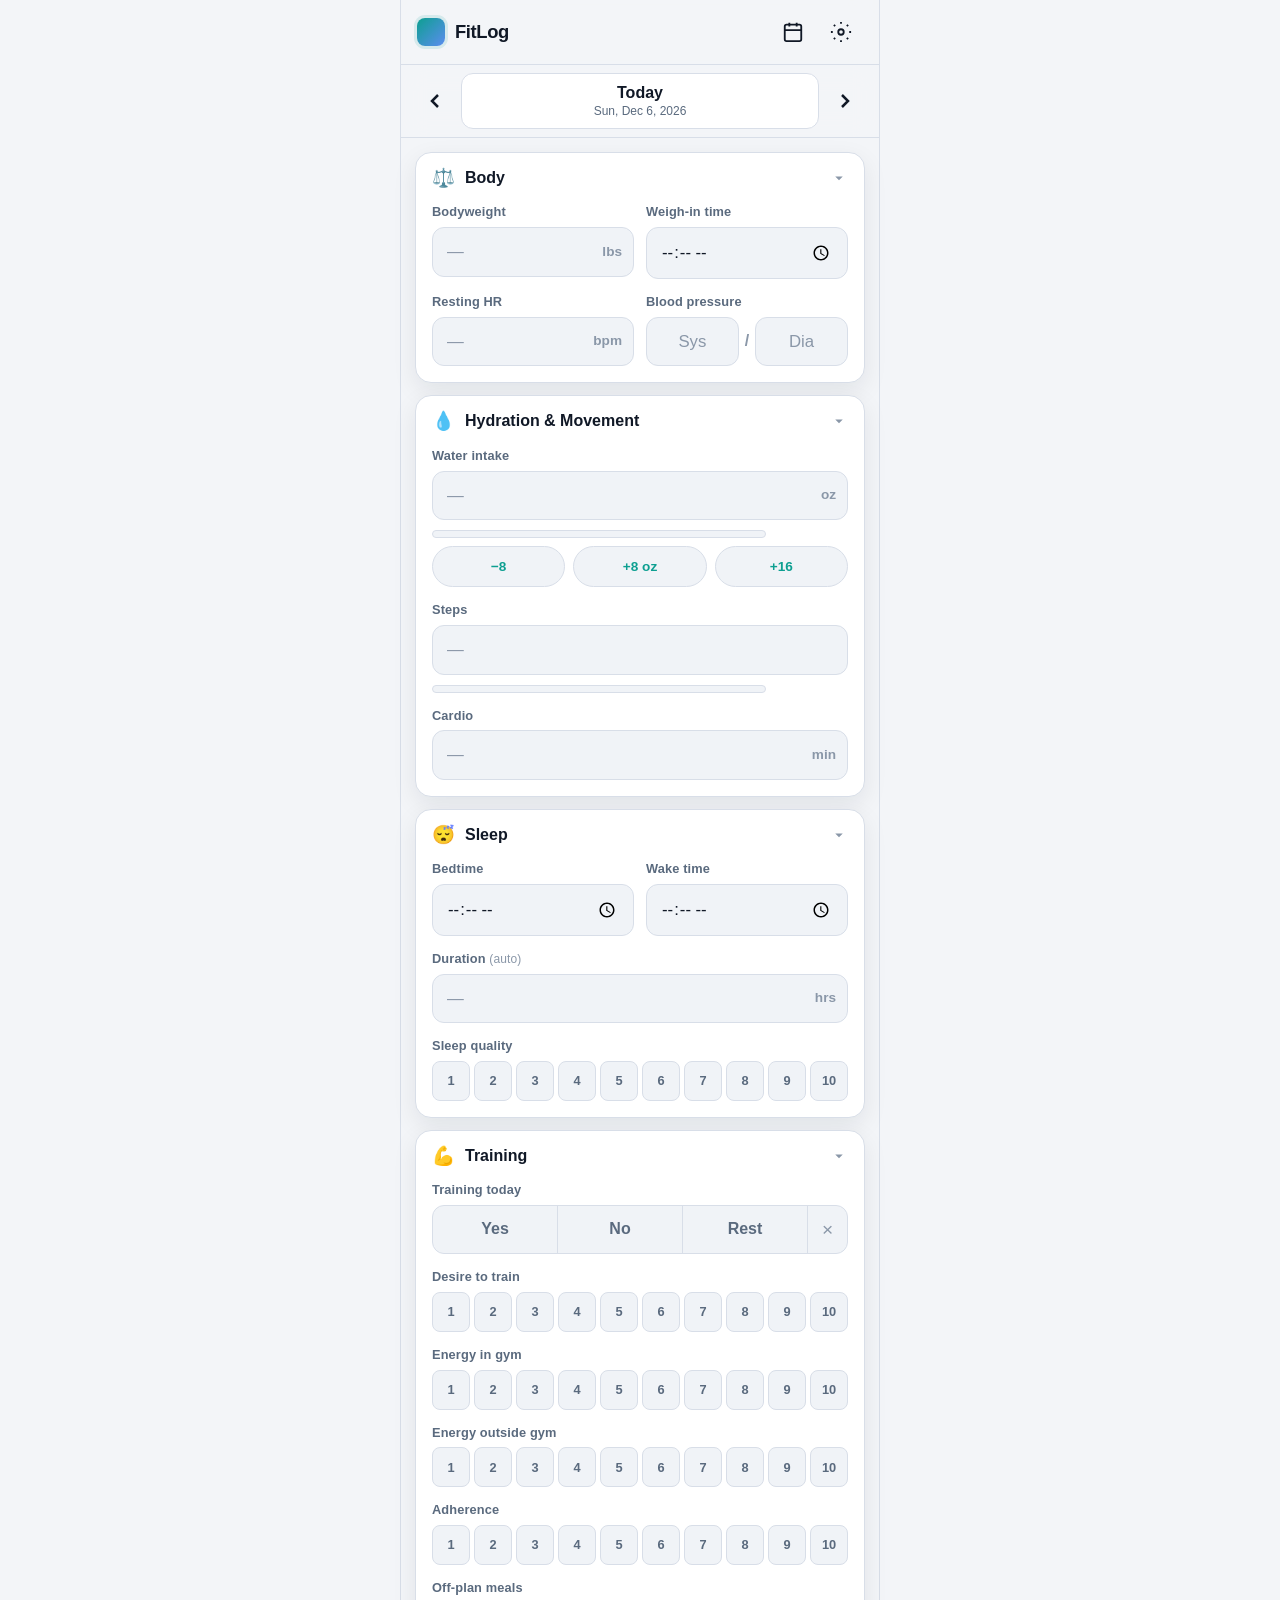
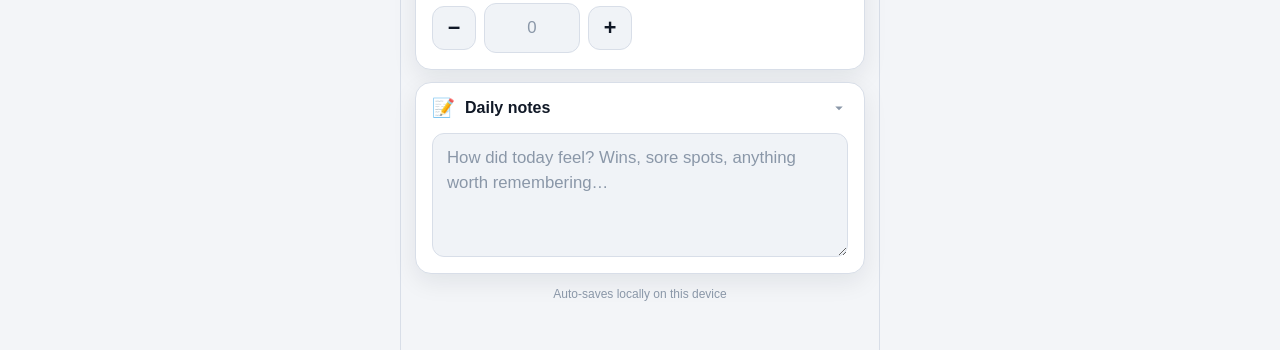
==== index.html @ 7512de3d "Add FitLog daily fitness tracker PWA" ====
<!DOCTYPE html>
<html lang="en">
<head>
  <meta charset="UTF-8" />
  <meta name="viewport" content="width=device-width, initial-scale=1, viewport-fit=cover, maximum-scale=1" />
  <meta name="theme-color" content="#0f1419" />
  <meta name="apple-mobile-web-app-capable" content="yes" />
  <meta name="apple-mobile-web-app-status-bar-style" content="black-translucent" />
  <meta name="apple-mobile-web-app-title" content="FitLog" />
  <meta name="description" content="Daily fitness and health tracker" />
  <link rel="manifest" href="manifest.webmanifest" />
  <link rel="apple-touch-icon" href="assets/icon-180.png" />
  <link rel="icon" type="image/svg+xml" href="assets/icon.svg" />
  <link rel="icon" type="image/png" sizes="192x192" href="assets/icon-192.png" />
  <title>FitLog</title>
  <link rel="stylesheet" href="assets/styles.css" />
</head>
<body>
  <div id="app">
    <header class="top-bar">
      <div class="brand">
        <span class="brand-mark" aria-hidden="true"></span>
        <h1>FitLog</h1>
      </div>
      <div class="top-actions">
        <span id="save-status" class="save-status" aria-live="polite"></span>
        <button type="button" class="icon-btn" id="btn-history" aria-label="History" title="History">
          <svg viewBox="0 0 24 24" width="22" height="22" fill="none" stroke="currentColor" stroke-width="2"><rect x="3" y="4" width="18" height="18" rx="2"/><path d="M16 2v4M8 2v4M3 10h18"/></svg>
        </button>
        <button type="button" class="icon-btn" id="btn-settings" aria-label="Settings" title="Settings">
          <svg viewBox="0 0 24 24" width="22" height="22" fill="none" stroke="currentColor" stroke-width="2"><circle cx="12" cy="12" r="3"/><path d="M12 1v2M12 21v2M4.22 4.22l1.42 1.42M18.36 18.36l1.42 1.42M1 12h2M21 12h2M4.22 19.78l1.42-1.42M18.36 5.64l1.42-1.42"/></svg>
        </button>
      </div>
    </header>

    <nav class="date-nav" aria-label="Date navigation">
      <button type="button" class="icon-btn date-nav-btn" id="btn-prev-day" aria-label="Previous day">
        <svg viewBox="0 0 24 24" width="24" height="24" fill="none" stroke="currentColor" stroke-width="2.5"><path d="M15 18l-6-6 6-6"/></svg>
      </button>
      <button type="button" class="date-display" id="date-display" aria-label="Jump to today">
        <span id="date-label" class="date-label">Today</span>
        <span id="date-sub" class="date-sub"></span>
      </button>
      <button type="button" class="icon-btn date-nav-btn" id="btn-next-day" aria-label="Next day">
        <svg viewBox="0 0 24 24" width="24" height="24" fill="none" stroke="currentColor" stroke-width="2.5"><path d="M9 18l6-6-6-6"/></svg>
      </button>
    </nav>

    <main id="main-view" class="main-view">
      <form id="log-form" autocomplete="off" novalidate>
        <!-- Body -->
        <section class="card" data-section="body">
          <button type="button" class="card-header" aria-expanded="true" data-toggle>
            <span class="card-icon">⚖️</span>
            <span class="card-title">Body</span>
            <svg class="chevron" viewBox="0 0 24 24" width="18" height="18"><path fill="currentColor" d="M7 10l5 5 5-5z"/></svg>
          </button>
          <div class="card-body">
            <div class="field-row">
              <label class="field">
                <span class="field-label">Bodyweight</span>
                <div class="input-with-unit">
                  <input type="number" inputmode="decimal" step="0.1" min="0" name="bodyweight" id="bodyweight" placeholder="—" />
                  <span class="unit">lbs</span>
                </div>
              </label>
              <label class="field">
                <span class="field-label">Weigh-in time</span>
                <input type="time" name="weighInTime" id="weighInTime" />
              </label>
            </div>
            <div class="field-row">
              <label class="field">
                <span class="field-label">Resting HR</span>
                <div class="input-with-unit">
                  <input type="number" inputmode="numeric" step="1" min="0" max="250" name="restingHR" id="restingHR" placeholder="—" />
                  <span class="unit">bpm</span>
                </div>
              </label>
              <div class="field">
                <span class="field-label">Blood pressure</span>
                <div class="bp-group">
                  <input type="number" inputmode="numeric" step="1" min="0" max="300" name="bpSystolic" id="bpSystolic" placeholder="Sys" aria-label="Systolic" />
                  <span class="bp-sep">/</span>
                  <input type="number" inputmode="numeric" step="1" min="0" max="200" name="bpDiastolic" id="bpDiastolic" placeholder="Dia" aria-label="Diastolic" />
                </div>
              </div>
            </div>
          </div>
        </section>

        <!-- Hydration & Movement -->
        <section class="card" data-section="movement">
          <button type="button" class="card-header" aria-expanded="true" data-toggle>
            <span class="card-icon">💧</span>
            <span class="card-title">Hydration &amp; Movement</span>
            <svg class="chevron" viewBox="0 0 24 24" width="18" height="18"><path fill="currentColor" d="M7 10l5 5 5-5z"/></svg>
          </button>
          <div class="card-body">
            <label class="field">
              <span class="field-label">Water intake</span>
              <div class="input-with-unit">
                <input type="number" inputmode="decimal" step="1" min="0" name="water" id="water" placeholder="—" />
                <span class="unit">oz</span>
              </div>
              <div class="progress-wrap" id="water-progress" hidden>
                <div class="progress-bar"><div class="progress-fill" id="water-fill"></div></div>
                <span class="progress-text" id="water-progress-text"></span>
              </div>
            </label>
            <div class="quick-add" id="water-quick" data-target="water" data-step="8">
              <button type="button" data-add="-8">−8</button>
              <button type="button" data-add="8">+8 oz</button>
              <button type="button" data-add="16">+16</button>
            </div>
            <label class="field">
              <span class="field-label">Steps</span>
              <input type="number" inputmode="numeric" step="1" min="0" name="steps" id="steps" placeholder="—" />
              <div class="progress-wrap" id="steps-progress" hidden>
                <div class="progress-bar"><div class="progress-fill" id="steps-fill"></div></div>
                <span class="progress-text" id="steps-progress-text"></span>
              </div>
            </label>
            <label class="field">
              <span class="field-label">Cardio</span>
              <div class="input-with-unit">
                <input type="number" inputmode="numeric" step="1" min="0" name="cardio" id="cardio" placeholder="—" />
                <span class="unit">min</span>
              </div>
            </label>
          </div>
        </section>

        <!-- Sleep -->
        <section class="card" data-section="sleep">
          <button type="button" class="card-header" aria-expanded="true" data-toggle>
            <span class="card-icon">😴</span>
            <span class="card-title">Sleep</span>
            <svg class="chevron" viewBox="0 0 24 24" width="18" height="18"><path fill="currentColor" d="M7 10l5 5 5-5z"/></svg>
          </button>
          <div class="card-body">
            <div class="field-row">
              <label class="field">
                <span class="field-label">Bedtime</span>
                <input type="time" name="bedtime" id="bedtime" />
              </label>
              <label class="field">
                <span class="field-label">Wake time</span>
                <input type="time" name="wakeTime" id="wakeTime" />
              </label>
            </div>
            <label class="field">
              <span class="field-label">Duration <span class="hint" id="duration-hint">(auto)</span></span>
              <div class="input-with-unit">
                <input type="number" inputmode="decimal" step="0.25" min="0" max="24" name="sleepDuration" id="sleepDuration" placeholder="—" />
                <span class="unit">hrs</span>
              </div>
            </label>
            <label class="field">
              <span class="field-label">Sleep quality</span>
              <div class="scale" data-scale="sleepQuality">
                <input type="hidden" name="sleepQuality" id="sleepQuality" value="" />
                <div class="scale-btns" role="group" aria-label="Sleep quality 1 to 10"></div>
              </div>
            </label>
          </div>
        </section>

        <!-- Training -->
        <section class="card" data-section="training">
          <button type="button" class="card-header" aria-expanded="true" data-toggle>
            <span class="card-icon">💪</span>
            <span class="card-title">Training</span>
            <svg class="chevron" viewBox="0 0 24 24" width="18" height="18"><path fill="currentColor" d="M7 10l5 5 5-5z"/></svg>
          </button>
          <div class="card-body">
            <div class="field">
              <span class="field-label">Training today</span>
              <div class="segmented" role="group" aria-label="Training">
                <input type="radio" name="training" id="training-yes" value="yes" />
                <label for="training-yes">Yes</label>
                <input type="radio" name="training" id="training-no" value="no" />
                <label for="training-no">No</label>
                <input type="radio" name="training" id="training-rest" value="rest" />
                <label for="training-rest">Rest</label>
                <button type="button" class="seg-clear" id="training-clear" aria-label="Clear training" title="Clear">×</button>
              </div>
            </div>
            <label class="field">
              <span class="field-label">Desire to train</span>
              <div class="scale" data-scale="desireToTrain">
                <input type="hidden" name="desireToTrain" id="desireToTrain" value="" />
                <div class="scale-btns" role="group" aria-label="Desire to train 1 to 10"></div>
              </div>
            </label>
            <label class="field">
              <span class="field-label">Energy in gym</span>
              <div class="scale" data-scale="energyInGym">
                <input type="hidden" name="energyInGym" id="energyInGym" value="" />
                <div class="scale-btns" role="group" aria-label="Energy in gym 1 to 10"></div>
              </div>
            </label>
            <label class="field">
              <span class="field-label">Energy outside gym</span>
              <div class="scale" data-scale="energyOutsideGym">
                <input type="hidden" name="energyOutsideGym" id="energyOutsideGym" value="" />
                <div class="scale-btns" role="group" aria-label="Energy outside gym 1 to 10"></div>
              </div>
            </label>
            <label class="field">
              <span class="field-label">Adherence</span>
              <div class="scale" data-scale="adherence">
                <input type="hidden" name="adherence" id="adherence" value="" />
                <div class="scale-btns" role="group" aria-label="Adherence 1 to 10"></div>
              </div>
            </label>
            <label class="field">
              <span class="field-label">Off-plan meals</span>
              <div class="stepper">
                <button type="button" class="stepper-btn" data-stepper="offPlanMeals" data-delta="-1" aria-label="Decrease">−</button>
                <input type="number" inputmode="numeric" step="1" min="0" name="offPlanMeals" id="offPlanMeals" value="" placeholder="0" />
                <button type="button" class="stepper-btn" data-stepper="offPlanMeals" data-delta="1" aria-label="Increase">+</button>
              </div>
            </label>
          </div>
        </section>

        <!-- Notes -->
        <section class="card" data-section="notes">
          <button type="button" class="card-header" aria-expanded="true" data-toggle>
            <span class="card-icon">📝</span>
            <span class="card-title">Daily notes</span>
            <svg class="chevron" viewBox="0 0 24 24" width="18" height="18"><path fill="currentColor" d="M7 10l5 5 5-5z"/></svg>
          </button>
          <div class="card-body">
            <label class="field">
              <textarea name="notes" id="notes" rows="4" placeholder="How did today feel? Wins, sore spots, anything worth remembering…"></textarea>
            </label>
          </div>
        </section>
      </form>
      <p class="footer-hint">Auto-saves locally on this device</p>
    </main>

    <!-- History panel -->
    <aside id="history-panel" class="panel" hidden aria-label="History">
      <div class="panel-header">
        <h2>History</h2>
        <button type="button" class="icon-btn" id="btn-close-history" aria-label="Close">
          <svg viewBox="0 0 24 24" width="22" height="22" fill="none" stroke="currentColor" stroke-width="2"><path d="M18 6L6 18M6 6l12 12"/></svg>
        </button>
      </div>
      <div class="calendar-controls">
        <button type="button" class="icon-btn" id="cal-prev" aria-label="Previous month">
          <svg viewBox="0 0 24 24" width="20" height="20" fill="none" stroke="currentColor" stroke-width="2"><path d="M15 18l-6-6 6-6"/></svg>
        </button>
        <span id="cal-title" class="cal-title"></span>
        <button type="button" class="icon-btn" id="cal-next" aria-label="Next month">
          <svg viewBox="0 0 24 24" width="20" height="20" fill="none" stroke="currentColor" stroke-width="2"><path d="M9 18l6-6-6-6"/></svg>
        </button>
      </div>
      <div class="cal-weekdays" aria-hidden="true">
        <span>S</span><span>M</span><span>T</span><span>W</span><span>T</span><span>F</span><span>S</span>
      </div>
      <div id="cal-grid" class="cal-grid"></div>
      <div id="history-list" class="history-list"></div>
    </aside>

    <!-- Settings panel -->
    <aside id="settings-panel" class="panel" hidden aria-label="Settings">
      <div class="panel-header">
        <h2>Settings</h2>
        <button type="button" class="icon-btn" id="btn-close-settings" aria-label="Close">
          <svg viewBox="0 0 24 24" width="22" height="22" fill="none" stroke="currentColor" stroke-width="2"><path d="M18 6L6 18M6 6l12 12"/></svg>
        </button>
      </div>
      <div class="panel-body">
        <section class="settings-block">
          <h3>Daily goals</h3>
          <label class="field">
            <span class="field-label">Water goal (oz)</span>
            <input type="number" inputmode="numeric" min="0" id="setting-water-goal" placeholder="e.g. 100" />
          </label>
          <label class="field">
            <span class="field-label">Steps goal</span>
            <input type="number" inputmode="numeric" min="0" id="setting-steps-goal" placeholder="e.g. 10000" />
          </label>
          <button type="button" class="btn primary" id="btn-save-settings">Save goals</button>
        </section>
        <section class="settings-block">
          <h3>Data</h3>
          <button type="button" class="btn" id="btn-export">Export JSON backup</button>
          <button type="button" class="btn" id="btn-import">Import JSON…</button>
          <input type="file" id="import-file" accept="application/json,.json" hidden />
          <p class="settings-note">Import asks whether to merge with existing days or replace all data.</p>
        </section>
        <section class="settings-block">
          <h3>About</h3>
          <p class="settings-note">FitLog stores everything in this browser’s localStorage. Add to Home Screen from Safari for an app-like icon. Works offline after first load.</p>
        </section>
      </div>
    </aside>

    <div id="toast" class="toast" hidden role="status"></div>
  </div>
  <script src="assets/app.js"></script>
</body>
</html>
---- assets/styles.css ----
:root {
  --bg: #0b0f14;
  --bg-elevated: #121821;
  --bg-card: #161d28;
  --bg-input: #0e141c;
  --border: #243041;
  --border-strong: #334155;
  --text: #e8eef7;
  --text-muted: #8b9bb0;
  --text-dim: #5c6b7e;
  --accent: #3dd6c6;
  --accent-dim: rgba(61, 214, 198, 0.15);
  --accent-strong: #2bb8aa;
  --danger: #f07178;
  --warn: #e6c07b;
  --good: #7fd99a;
  --scale-low: #5c6b7e;
  --scale-mid: #e6c07b;
  --scale-high: #3dd6c6;
  --radius: 16px;
  --radius-sm: 12px;
  --shadow: 0 8px 24px rgba(0, 0, 0, 0.35);
  --safe-top: env(safe-area-inset-top, 0px);
  --safe-bottom: env(safe-area-inset-bottom, 0px);
  --font: -apple-system, BlinkMacSystemFont, "SF Pro Text", "Segoe UI", Roboto, Helvetica, Arial, sans-serif;
  --tap: 44px;
}

@media (prefers-color-scheme: light) {
  :root {
    --bg: #f3f5f8;
    --bg-elevated: #ffffff;
    --bg-card: #ffffff;
    --bg-input: #f0f3f7;
    --border: #d8dee8;
    --border-strong: #b8c2d1;
    --text: #101826;
    --text-muted: #5a6a7e;
    --text-dim: #8a97a8;
    --accent: #0d9f91;
    --accent-dim: rgba(13, 159, 145, 0.12);
    --accent-strong: #0b8579;
    --shadow: 0 8px 24px rgba(16, 24, 38, 0.08);
  }
}

*, *::before, *::after { box-sizing: border-box; }

html, body {
  margin: 0;
  padding: 0;
  min-height: 100%;
  background: var(--bg);
  color: var(--text);
  font-family: var(--font);
  font-size: 16px;
  line-height: 1.4;
  -webkit-tap-highlight-color: transparent;
  -webkit-text-size-adjust: 100%;
}

body {
  overscroll-behavior-y: contain;
}

#app {
  max-width: 480px;
  margin: 0 auto;
  min-height: 100dvh;
  padding-bottom: calc(24px + var(--safe-bottom));
  position: relative;
}

/* Top bar */
.top-bar {
  position: sticky;
  top: 0;
  z-index: 40;
  display: flex;
  align-items: center;
  justify-content: space-between;
  padding: calc(10px + var(--safe-top)) 16px 10px;
  background: color-mix(in srgb, var(--bg) 88%, transparent);
  backdrop-filter: blur(16px);
  -webkit-backdrop-filter: blur(16px);
  border-bottom: 1px solid var(--border);
}

.brand {
  display: flex;
  align-items: center;
  gap: 10px;
}

.brand-mark {
  width: 28px;
  height: 28px;
  border-radius: 8px;
  background: linear-gradient(135deg, var(--accent), #5b8def);
  box-shadow: 0 0 0 3px var(--accent-dim);
}

.brand h1 {
  margin: 0;
  font-size: 1.15rem;
  font-weight: 700;
  letter-spacing: -0.02em;
}

.top-actions {
  display: flex;
  align-items: center;
  gap: 4px;
}

.save-status {
  font-size: 0.75rem;
  color: var(--text-dim);
  min-width: 3.5rem;
  text-align: right;
  transition: color 0.2s, opacity 0.2s;
  opacity: 0;
}
.save-status.visible { opacity: 1; }
.save-status.saved { color: var(--good); }
.save-status.saving { color: var(--text-muted); }

.icon-btn {
  appearance: none;
  border: none;
  background: transparent;
  color: var(--text);
  width: var(--tap);
  height: var(--tap);
  border-radius: 12px;
  display: inline-flex;
  align-items: center;
  justify-content: center;
  cursor: pointer;
  padding: 0;
}
.icon-btn:active { background: var(--accent-dim); }
.icon-btn:disabled { opacity: 0.35; pointer-events: none; }

/* Date nav */
.date-nav {
  position: sticky;
  top: calc(56px + var(--safe-top));
  z-index: 30;
  display: flex;
  align-items: center;
  gap: 4px;
  padding: 8px 12px;
  background: color-mix(in srgb, var(--bg) 92%, transparent);
  backdrop-filter: blur(12px);
  -webkit-backdrop-filter: blur(12px);
  border-bottom: 1px solid var(--border);
}

.date-display {
  flex: 1;
  appearance: none;
  border: none;
  background: var(--bg-card);
  border: 1px solid var(--border);
  border-radius: var(--radius-sm);
  color: var(--text);
  padding: 10px 12px;
  cursor: pointer;
  text-align: center;
  min-height: var(--tap);
}
.date-display:active { border-color: var(--accent); }

.date-label {
  display: block;
  font-weight: 650;
  font-size: 1rem;
}
.date-sub {
  display: block;
  font-size: 0.75rem;
  color: var(--text-muted);
  margin-top: 2px;
}

.date-nav-btn { flex-shrink: 0; }

/* Main */
.main-view {
  padding: 14px 14px 0;
}

.card {
  background: var(--bg-card);
  border: 1px solid var(--border);
  border-radius: var(--radius);
  margin-bottom: 12px;
  overflow: hidden;
  box-shadow: var(--shadow);
}

.card-header {
  width: 100%;
  display: flex;
  align-items: center;
  gap: 10px;
  padding: 14px 16px;
  background: transparent;
  border: none;
  color: var(--text);
  font: inherit;
  font-weight: 650;
  cursor: pointer;
  text-align: left;
  min-height: var(--tap);
}
.card-header:active { background: var(--accent-dim); }
.card-icon { font-size: 1.15rem; line-height: 1; }
.card-title { flex: 1; }
.chevron {
  color: var(--text-dim);
  transition: transform 0.2s ease;
}
.card.collapsed .chevron { transform: rotate(-90deg); }
.card.collapsed .card-body { display: none; }

.card-body {
  padding: 0 16px 16px;
  display: flex;
  flex-direction: column;
  gap: 14px;
}

.field {
  display: flex;
  flex-direction: column;
  gap: 6px;
  flex: 1;
  min-width: 0;
}

.field-label {
  font-size: 0.8rem;
  font-weight: 600;
  color: var(--text-muted);
  letter-spacing: 0.01em;
}

.hint {
  font-weight: 500;
  color: var(--text-dim);
  font-size: 0.75rem;
}

.field-row {
  display: grid;
  grid-template-columns: 1fr 1fr;
  gap: 12px;
}

input[type="number"],
input[type="time"],
input[type="text"],
textarea {
  width: 100%;
  appearance: none;
  border: 1px solid var(--border);
  background: var(--bg-input);
  color: var(--text);
  border-radius: var(--radius-sm);
  padding: 12px 14px;
  font: inherit;
  font-size: 1.05rem;
  min-height: var(--tap);
  outline: none;
  transition: border-color 0.15s, box-shadow 0.15s;
}
input:focus, textarea:focus {
  border-color: var(--accent);
  box-shadow: 0 0 0 3px var(--accent-dim);
}
textarea {
  resize: vertical;
  min-height: 110px;
  line-height: 1.45;
}
input::placeholder, textarea::placeholder { color: var(--text-dim); }

/* Hide number spinners on some browsers for cleaner look */
input[type="number"]::-webkit-outer-spin-button,
input[type="number"]::-webkit-inner-spin-button {
  -webkit-appearance: none;
  margin: 0;
}
input[type="number"] { -moz-appearance: textfield; }

.input-with-unit {
  display: flex;
  align-items: stretch;
  position: relative;
}
.input-with-unit input { padding-right: 48px; }
.unit {
  position: absolute;
  right: 12px;
  top: 50%;
  transform: translateY(-50%);
  color: var(--text-dim);
  font-size: 0.85rem;
  font-weight: 600;
  pointer-events: none;
}

.bp-group {
  display: flex;
  align-items: center;
  gap: 6px;
}
.bp-group input { text-align: center; }
.bp-sep { color: var(--text-dim); font-weight: 700; }

/* Progress */
.progress-wrap {
  display: flex;
  align-items: center;
  gap: 10px;
  margin-top: 4px;
}
.progress-bar {
  flex: 1;
  height: 8px;
  background: var(--bg-input);
  border-radius: 999px;
  overflow: hidden;
  border: 1px solid var(--border);
}
.progress-fill {
  height: 100%;
  width: 0%;
  background: linear-gradient(90deg, var(--accent-strong), var(--accent));
  border-radius: 999px;
  transition: width 0.25s ease;
}
.progress-fill.over { background: linear-gradient(90deg, var(--good), #a8e6b8); }
.progress-text {
  font-size: 0.72rem;
  color: var(--text-muted);
  white-space: nowrap;
  min-width: 4.5rem;
  text-align: right;
}

.quick-add {
  display: flex;
  gap: 8px;
  margin-top: -6px;
}
.quick-add button {
  flex: 1;
  appearance: none;
  border: 1px solid var(--border);
  background: var(--bg-input);
  color: var(--accent);
  font: inherit;
  font-weight: 650;
  font-size: 0.85rem;
  border-radius: 999px;
  padding: 10px 8px;
  min-height: 40px;
  cursor: pointer;
}
.quick-add button:active {
  background: var(--accent-dim);
  border-color: var(--accent);
}

/* Segmented control */
.segmented {
  display: flex;
  background: var(--bg-input);
  border: 1px solid var(--border);
  border-radius: var(--radius-sm);
  overflow: hidden;
  position: relative;
}
.segmented input { position: absolute; opacity: 0; pointer-events: none; }
.segmented label {
  flex: 1;
  text-align: center;
  padding: 12px 8px;
  min-height: var(--tap);
  display: flex;
  align-items: center;
  justify-content: center;
  font-weight: 650;
  color: var(--text-muted);
  cursor: pointer;
  border-right: 1px solid var(--border);
  transition: background 0.15s, color 0.15s;
}
.segmented label:last-of-type { border-right: none; }
.segmented input:checked + label {
  background: var(--accent-dim);
  color: var(--accent);
}
.seg-clear {
  appearance: none;
  border: none;
  border-left: 1px solid var(--border);
  background: transparent;
  color: var(--text-dim);
  width: 40px;
  cursor: pointer;
  font-size: 1.2rem;
  line-height: 1;
}
.seg-clear:active { color: var(--danger); background: rgba(240, 113, 120, 0.12); }

/* Scale 1-10 */
.scale-btns {
  display: grid;
  grid-template-columns: repeat(10, 1fr);
  gap: 4px;
}
.scale-btns button {
  appearance: none;
  border: 1px solid var(--border);
  background: var(--bg-input);
  color: var(--text-muted);
  border-radius: 8px;
  min-height: 40px;
  font: inherit;
  font-size: 0.8rem;
  font-weight: 650;
  cursor: pointer;
  padding: 0;
}
.scale-btns button:active { transform: scale(0.96); }
.scale-btns button.active {
  border-color: transparent;
  color: #0b0f14;
}
.scale-btns button.active.low { background: var(--scale-low); color: var(--text); }
.scale-btns button.active.mid { background: var(--scale-mid); color: #1a1408; }
.scale-btns button.active.high { background: var(--scale-high); color: #062420; }

/* Stepper */
.stepper {
  display: flex;
  align-items: center;
  gap: 8px;
  max-width: 200px;
}
.stepper input {
  text-align: center;
  flex: 1;
}
.stepper-btn {
  appearance: none;
  width: var(--tap);
  height: var(--tap);
  border-radius: 12px;
  border: 1px solid var(--border);
  background: var(--bg-input);
  color: var(--text);
  font-size: 1.35rem;
  font-weight: 600;
  cursor: pointer;
  flex-shrink: 0;
}
.stepper-btn:active { background: var(--accent-dim); border-color: var(--accent); }

.footer-hint {
  text-align: center;
  color: var(--text-dim);
  font-size: 0.75rem;
  margin: 8px 0 24px;
}

/* Panels */
.panel {
  position: fixed;
  inset: 0;
  z-index: 50;
  max-width: 480px;
  margin: 0 auto;
  background: var(--bg);
  overflow-y: auto;
  padding-bottom: calc(24px + var(--safe-bottom));
  animation: slideUp 0.22s ease;
}
@keyframes slideUp {
  from { transform: translateY(12px); opacity: 0.6; }
  to { transform: none; opacity: 1; }
}

.panel-header {
  position: sticky;
  top: 0;
  z-index: 2;
  display: flex;
  align-items: center;
  justify-content: space-between;
  padding: calc(12px + var(--safe-top)) 12px 12px 16px;
  background: color-mix(in srgb, var(--bg) 90%, transparent);
  backdrop-filter: blur(14px);
  -webkit-backdrop-filter: blur(14px);
  border-bottom: 1px solid var(--border);
}
.panel-header h2 {
  margin: 0;
  font-size: 1.2rem;
  letter-spacing: -0.02em;
}
.panel-body { padding: 16px; }

.calendar-controls {
  display: flex;
  align-items: center;
  justify-content: space-between;
  padding: 12px 12px 4px;
}
.cal-title {
  font-weight: 650;
  font-size: 1rem;
}

.cal-weekdays {
  display: grid;
  grid-template-columns: repeat(7, 1fr);
  gap: 4px;
  padding: 8px 12px 0;
  text-align: center;
  font-size: 0.7rem;
  font-weight: 700;
  color: var(--text-dim);
}

.cal-grid {
  display: grid;
  grid-template-columns: repeat(7, 1fr);
  gap: 4px;
  padding: 8px 12px 16px;
}

.cal-day {
  appearance: none;
  border: none;
  background: var(--bg-card);
  border: 1px solid var(--border);
  border-radius: 12px;
  aspect-ratio: 1;
  color: var(--text);
  font: inherit;
  font-size: 0.85rem;
  font-weight: 600;
  cursor: pointer;
  position: relative;
  padding: 0;
  display: flex;
  flex-direction: column;
  align-items: center;
  justify-content: center;
  gap: 4px;
}
.cal-day.empty {
  background: transparent;
  border-color: transparent;
  pointer-events: none;
}
.cal-day.today { border-color: var(--accent); }
.cal-day.selected {
  background: var(--accent-dim);
  border-color: var(--accent);
  color: var(--accent);
}
.cal-day .dot {
  width: 6px;
  height: 6px;
  border-radius: 50%;
  background: var(--border-strong);
}
.cal-day.has-data .dot { background: var(--accent); }
.cal-day.has-full .dot { background: var(--good); box-shadow: 0 0 0 2px rgba(127, 217, 154, 0.25); }

.history-list {
  padding: 0 14px 24px;
  display: flex;
  flex-direction: column;
  gap: 8px;
}
.history-item {
  appearance: none;
  width: 100%;
  text-align: left;
  border: 1px solid var(--border);
  background: var(--bg-card);
  border-radius: var(--radius-sm);
  padding: 12px 14px;
  color: var(--text);
  font: inherit;
  cursor: pointer;
  display: flex;
  justify-content: space-between;
  align-items: center;
  gap: 12px;
}
.history-item:active { border-color: var(--accent); }
.history-item .hi-date { font-weight: 650; }
.history-item .hi-meta {
  font-size: 0.78rem;
  color: var(--text-muted);
}
.history-item .hi-fill {
  font-size: 0.72rem;
  font-weight: 700;
  color: var(--accent);
  background: var(--accent-dim);
  padding: 4px 8px;
  border-radius: 999px;
  white-space: nowrap;
}

.settings-block {
  background: var(--bg-card);
  border: 1px solid var(--border);
  border-radius: var(--radius);
  padding: 16px;
  margin-bottom: 12px;
  display: flex;
  flex-direction: column;
  gap: 12px;
}
.settings-block h3 {
  margin: 0;
  font-size: 0.95rem;
}
.settings-note {
  margin: 0;
  font-size: 0.8rem;
  color: var(--text-muted);
  line-height: 1.45;
}

.btn {
  appearance: none;
  border: 1px solid var(--border);
  background: var(--bg-input);
  color: var(--text);
  font: inherit;
  font-weight: 650;
  border-radius: var(--radius-sm);
  padding: 12px 16px;
  min-height: var(--tap);
  cursor: pointer;
}
.btn:active { background: var(--accent-dim); }
.btn.primary {
  background: var(--accent);
  border-color: transparent;
  color: #062420;
}
.btn.primary:active { filter: brightness(0.95); }
.btn.danger {
  color: var(--danger);
  border-color: rgba(240, 113, 120, 0.4);
}

.toast {
  position: fixed;
  left: 50%;
  bottom: calc(24px + var(--safe-bottom));
  transform: translateX(-50%);
  z-index: 100;
  background: var(--bg-elevated);
  border: 1px solid var(--border-strong);
  color: var(--text);
  padding: 12px 18px;
  border-radius: 999px;
  font-size: 0.9rem;
  font-weight: 600;
  box-shadow: var(--shadow);
  max-width: calc(100% - 32px);
  text-align: center;
  animation: toastIn 0.2s ease;
}
@keyframes toastIn {
  from { opacity: 0; transform: translate(-50%, 8px); }
  to { opacity: 1; transform: translate(-50%, 0); }
}

@media (min-width: 481px) {
  #app, .panel {
    border-left: 1px solid var(--border);
    border-right: 1px solid var(--border);
  }
}
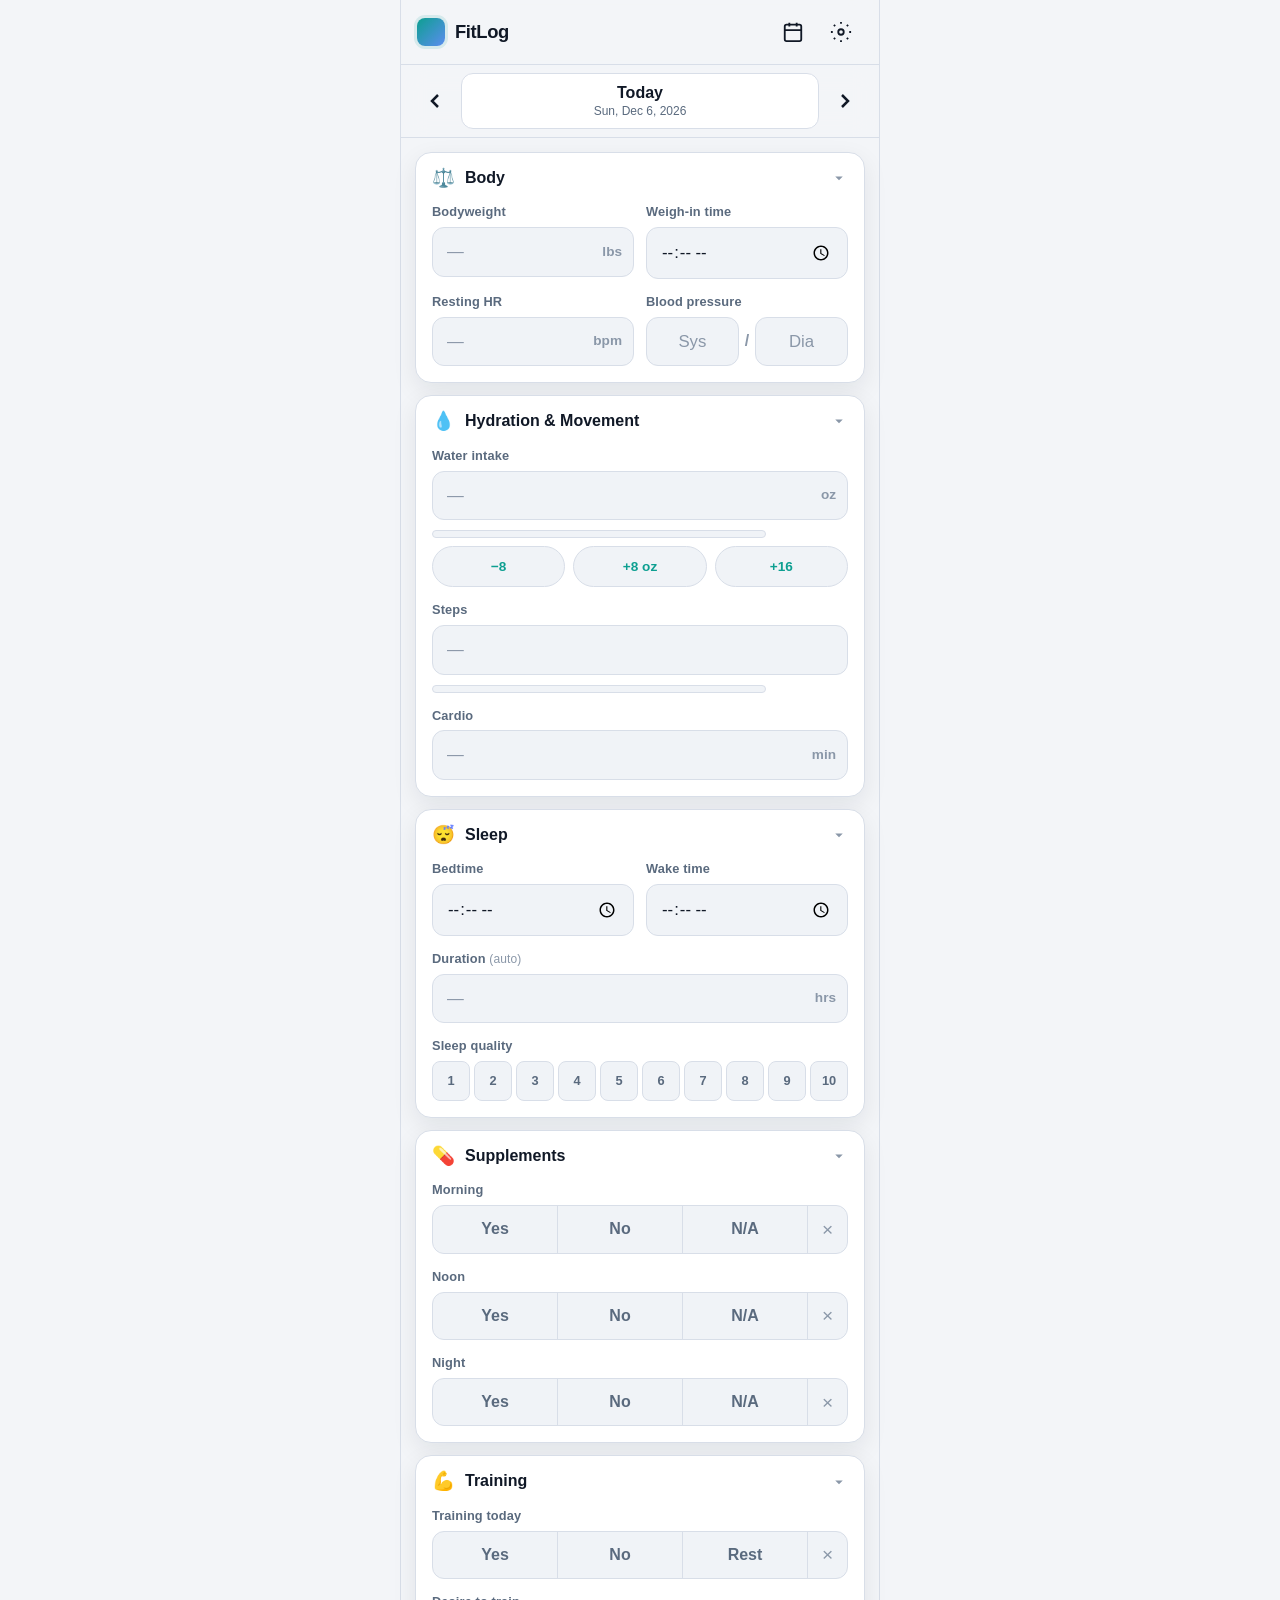
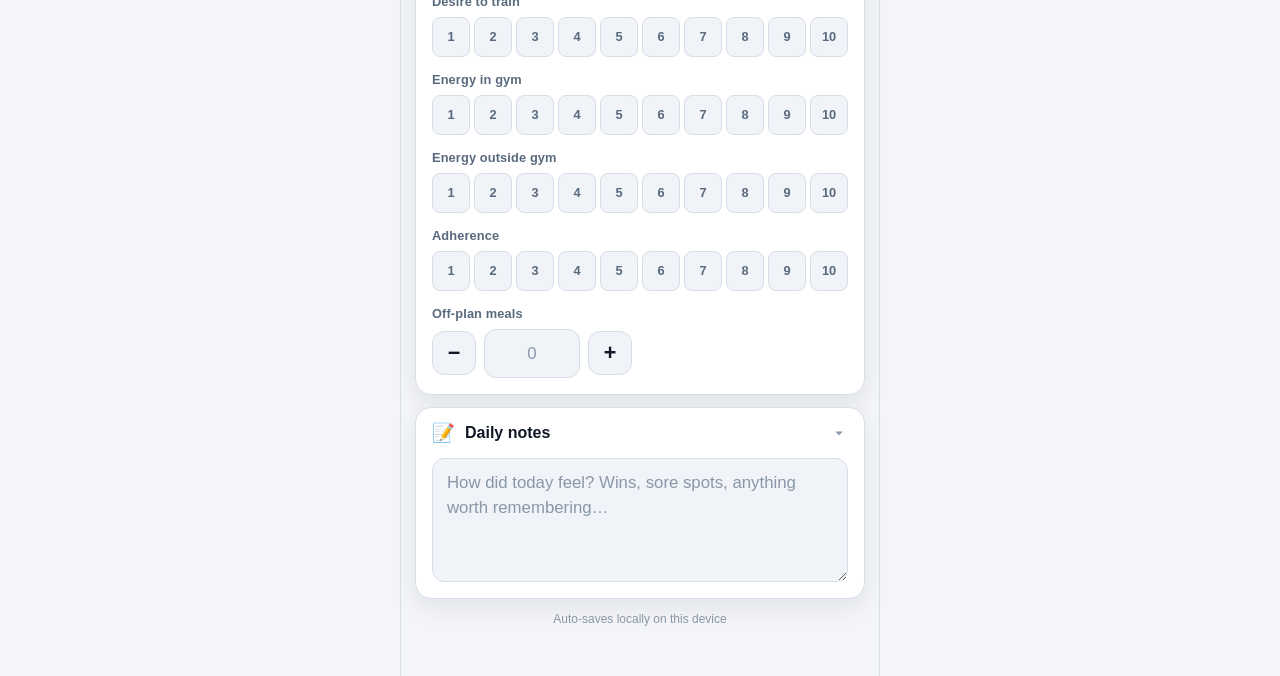
==== commit 2d789999: "Add Supplements section (Morning / Noon / Night) Yes/No/N/A segmented controls for each time of day," ====
--- a/index.html
+++ b/index.html
@@ -166,6 +166,53 @@
           </div>
         </section>
 
+        <!-- Supplements -->
+        <section class="card" data-section="supplements">
+          <button type="button" class="card-header" aria-expanded="true" data-toggle>
+            <span class="card-icon">💊</span>
+            <span class="card-title">Supplements</span>
+            <svg class="chevron" viewBox="0 0 24 24" width="18" height="18"><path fill="currentColor" d="M7 10l5 5 5-5z"/></svg>
+          </button>
+          <div class="card-body">
+            <div class="field">
+              <span class="field-label">Morning</span>
+              <div class="segmented" role="group" aria-label="Morning supplements">
+                <input type="radio" name="supplementsMorning" id="supplementsMorning-yes" value="yes" />
+                <label for="supplementsMorning-yes">Yes</label>
+                <input type="radio" name="supplementsMorning" id="supplementsMorning-no" value="no" />
+                <label for="supplementsMorning-no">No</label>
+                <input type="radio" name="supplementsMorning" id="supplementsMorning-na" value="na" />
+                <label for="supplementsMorning-na">N/A</label>
+                <button type="button" class="seg-clear" data-seg-clear="supplementsMorning" aria-label="Clear morning supplements" title="Clear">×</button>
+              </div>
+            </div>
+            <div class="field">
+              <span class="field-label">Noon</span>
+              <div class="segmented" role="group" aria-label="Noon supplements">
+                <input type="radio" name="supplementsNoon" id="supplementsNoon-yes" value="yes" />
+                <label for="supplementsNoon-yes">Yes</label>
+                <input type="radio" name="supplementsNoon" id="supplementsNoon-no" value="no" />
+                <label for="supplementsNoon-no">No</label>
+                <input type="radio" name="supplementsNoon" id="supplementsNoon-na" value="na" />
+                <label for="supplementsNoon-na">N/A</label>
+                <button type="button" class="seg-clear" data-seg-clear="supplementsNoon" aria-label="Clear noon supplements" title="Clear">×</button>
+              </div>
+            </div>
+            <div class="field">
+              <span class="field-label">Night</span>
+              <div class="segmented" role="group" aria-label="Night supplements">
+                <input type="radio" name="supplementsNight" id="supplementsNight-yes" value="yes" />
+                <label for="supplementsNight-yes">Yes</label>
+                <input type="radio" name="supplementsNight" id="supplementsNight-no" value="no" />
+                <label for="supplementsNight-no">No</label>
+                <input type="radio" name="supplementsNight" id="supplementsNight-na" value="na" />
+                <label for="supplementsNight-na">N/A</label>
+                <button type="button" class="seg-clear" data-seg-clear="supplementsNight" aria-label="Clear night supplements" title="Clear">×</button>
+              </div>
+            </div>
+          </div>
+        </section>
+
         <!-- Training -->
         <section class="card" data-section="training">
           <button type="button" class="card-header" aria-expanded="true" data-toggle>
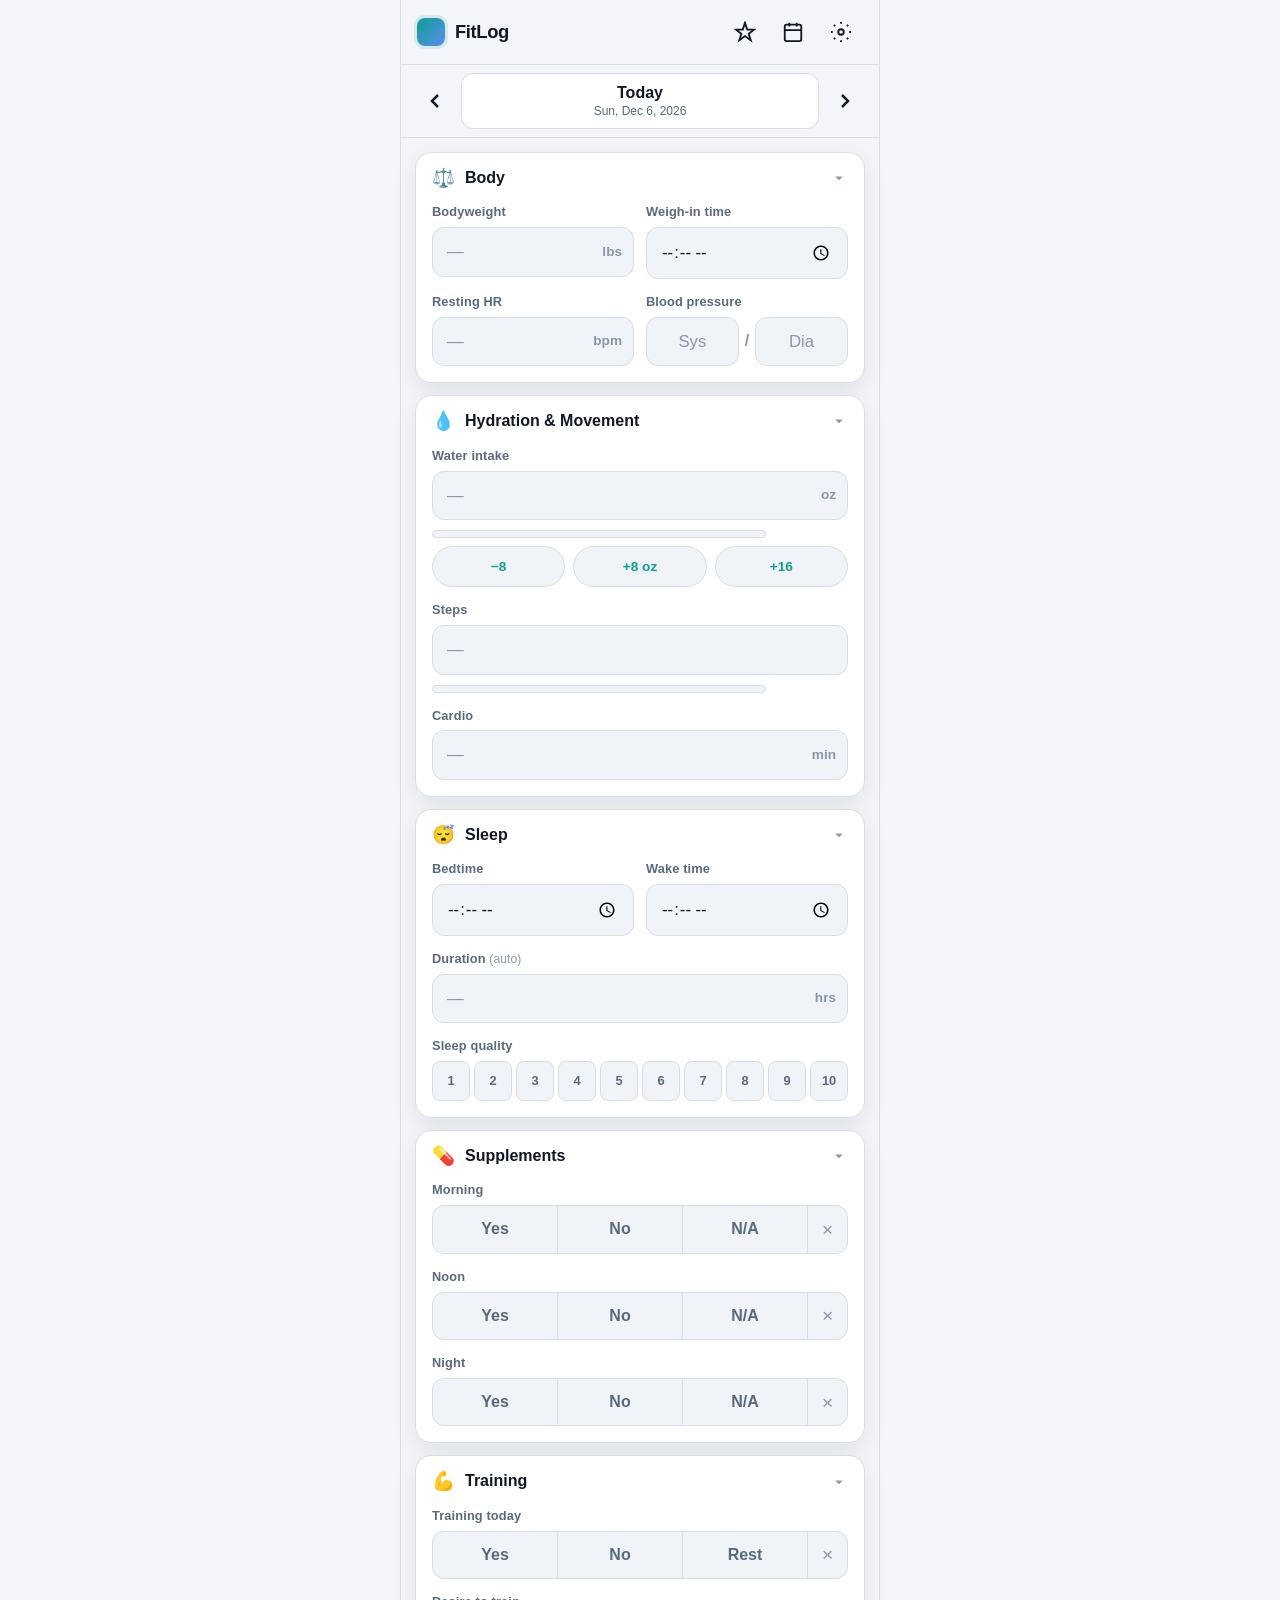
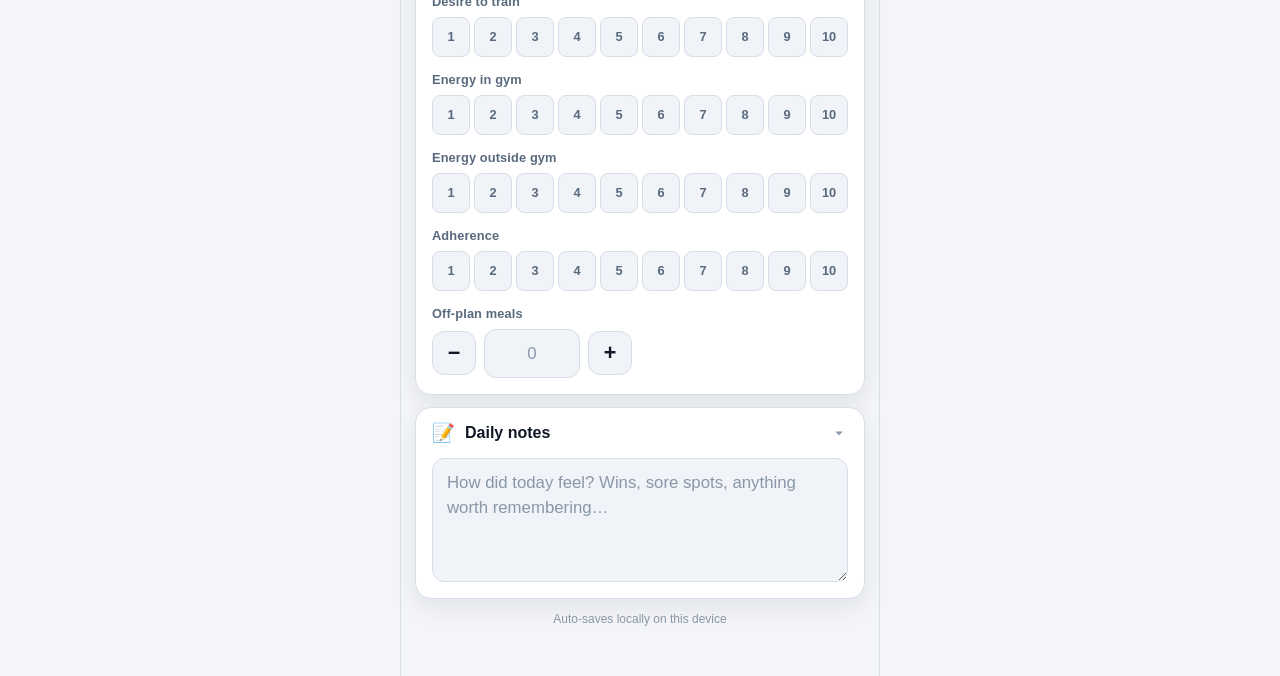
==== commit 161d4168: "Add Score screen with consistency + habit hit blend Blend = round(40% consistency + 60% habit hit) o" ====
--- a/index.html
+++ b/index.html
@@ -24,6 +24,9 @@
       </div>
       <div class="top-actions">
         <span id="save-status" class="save-status" aria-live="polite"></span>
+        <button type="button" class="icon-btn" id="btn-score" aria-label="Score" title="Score">
+          <svg viewBox="0 0 24 24" width="22" height="22" fill="none" stroke="currentColor" stroke-width="2"><path d="M12 2l2.4 7.4H22l-6 4.6 2.3 7-6.3-4.6L5.7 21l2.3-7-6-4.6h7.6z"/></svg>
+        </button>
         <button type="button" class="icon-btn" id="btn-history" aria-label="History" title="History">
           <svg viewBox="0 0 24 24" width="22" height="22" fill="none" stroke="currentColor" stroke-width="2"><rect x="3" y="4" width="18" height="18" rx="2"/><path d="M16 2v4M8 2v4M3 10h18"/></svg>
         </button>
@@ -289,6 +292,81 @@
       <p class="footer-hint">Auto-saves locally on this device</p>
     </main>
 
+
+    <!-- Score panel -->
+    <aside id="score-panel" class="panel" hidden aria-label="Score">
+      <div class="panel-header">
+        <h2>Score</h2>
+        <button type="button" class="icon-btn" id="btn-close-score" aria-label="Close">
+          <svg viewBox="0 0 24 24" width="22" height="22" fill="none" stroke="currentColor" stroke-width="2"><path d="M18 6L6 18M6 6l12 12"/></svg>
+        </button>
+      </div>
+      <div class="panel-body score-body">
+        <div class="score-streak-card" id="score-streak-card">
+          <div class="streak-label">Logging streak</div>
+          <div class="streak-value"><span id="score-streak">0</span> <span class="streak-unit">days</span></div>
+          <p class="streak-hint" id="score-streak-hint">Consecutive days with any log entry</p>
+        </div>
+
+        <section class="score-window-card" data-window="7">
+          <h3>Last 7 days</h3>
+          <div class="blend-hero">
+            <div class="blend-number" id="score-7-blend">—</div>
+            <div class="blend-label" id="score-7-blend-label">Blend score</div>
+          </div>
+          <div class="score-metrics">
+            <div class="score-metric">
+              <span class="sm-label">Consistency</span>
+              <span class="sm-value" id="score-7-consistency">—</span>
+            </div>
+            <div class="score-metric">
+              <span class="sm-label">Habit hit</span>
+              <span class="sm-value" id="score-7-habit">—</span>
+            </div>
+          </div>
+          <p class="score-detail" id="score-7-detail"></p>
+        </section>
+
+        <section class="score-window-card" data-window="30">
+          <h3>Last 30 days</h3>
+          <div class="blend-hero">
+            <div class="blend-number" id="score-30-blend">—</div>
+            <div class="blend-label" id="score-30-blend-label">Blend score</div>
+          </div>
+          <div class="score-metrics">
+            <div class="score-metric">
+              <span class="sm-label">Consistency</span>
+              <span class="sm-value" id="score-30-consistency">—</span>
+            </div>
+            <div class="score-metric">
+              <span class="sm-label">Habit hit</span>
+              <span class="sm-value" id="score-30-habit">—</span>
+            </div>
+          </div>
+          <p class="score-detail" id="score-30-detail"></p>
+        </section>
+
+        <section class="settings-block score-legend">
+          <h3>How scoring works</h3>
+          <ul class="legend-list">
+            <li><strong>Logged day</strong> — any field filled (metrics, supplements, notes, etc.).</li>
+            <li><strong>Consistency</strong> — logged days ÷ days in the window (7 or 30).</li>
+            <li><strong>Habit checks</strong> (on logged days only):
+              <ul>
+                <li>Supplements Morning / Noon / Night — pass if Yes or N/A; fail if No or blank.</li>
+                <li>Training — pass if Yes, No, or Rest; fail if blank.</li>
+                <li>Adherence — pass if 1–10 set; fail if blank.</li>
+                <li>Water / Steps goals — only if a goal is set in Settings; pass when met, otherwise fail. Skipped if no goal.</li>
+              </ul>
+            </li>
+            <li><strong>Habit hit rate</strong> — passed checks ÷ applicable checks across logged days. Shows “—” if none apply.</li>
+            <li><strong>Blend</strong> — round(40% × consistency + 60% × habit hit). If habit hit is unavailable, blend = consistency only.</li>
+            <li><strong>Streak</strong> — consecutive logged days ending today, or yesterday if today is still empty.</li>
+          </ul>
+        </section>
+      </div>
+    </aside>
+
     <!-- History panel -->
     <aside id="history-panel" class="panel" hidden aria-label="History">
       <div class="panel-header">
--- a/assets/styles.css
+++ b/assets/styles.css
@@ -696,3 +696,135 @@
     border-right: 1px solid var(--border);
   }
 }
+
+/* Score panel */
+.score-body {
+  display: flex;
+  flex-direction: column;
+  gap: 12px;
+}
+
+.score-streak-card {
+  background: linear-gradient(135deg, var(--accent-dim), color-mix(in srgb, #5b8def 18%, transparent));
+  border: 1px solid var(--border);
+  border-radius: var(--radius);
+  padding: 18px 16px;
+  text-align: center;
+}
+.streak-label {
+  font-size: 0.8rem;
+  font-weight: 650;
+  color: var(--text-muted);
+  text-transform: uppercase;
+  letter-spacing: 0.04em;
+}
+.streak-value {
+  font-size: 2.4rem;
+  font-weight: 750;
+  letter-spacing: -0.03em;
+  color: var(--accent);
+  line-height: 1.15;
+  margin: 4px 0;
+}
+.streak-unit {
+  font-size: 1rem;
+  font-weight: 650;
+  color: var(--text-muted);
+}
+.streak-hint {
+  margin: 4px 0 0;
+  font-size: 0.78rem;
+  color: var(--text-muted);
+}
+
+.score-window-card {
+  background: var(--bg-card);
+  border: 1px solid var(--border);
+  border-radius: var(--radius);
+  padding: 16px;
+  box-shadow: var(--shadow);
+}
+.score-window-card h3 {
+  margin: 0 0 12px;
+  font-size: 0.95rem;
+  color: var(--text-muted);
+  font-weight: 650;
+}
+
+.blend-hero {
+  text-align: center;
+  margin-bottom: 14px;
+}
+.blend-number {
+  font-size: 3rem;
+  font-weight: 750;
+  letter-spacing: -0.04em;
+  line-height: 1;
+  color: var(--text);
+  background: linear-gradient(135deg, var(--accent), #5b8def);
+  -webkit-background-clip: text;
+  background-clip: text;
+  -webkit-text-fill-color: transparent;
+}
+.blend-number.is-empty {
+  background: none;
+  -webkit-text-fill-color: var(--text-dim);
+  color: var(--text-dim);
+}
+.blend-label {
+  margin-top: 6px;
+  font-size: 0.8rem;
+  font-weight: 650;
+  color: var(--text-muted);
+}
+
+.score-metrics {
+  display: grid;
+  grid-template-columns: 1fr 1fr;
+  gap: 8px;
+}
+.score-metric {
+  background: var(--bg-input);
+  border: 1px solid var(--border);
+  border-radius: var(--radius-sm);
+  padding: 12px;
+  text-align: center;
+}
+.sm-label {
+  display: block;
+  font-size: 0.72rem;
+  font-weight: 650;
+  color: var(--text-dim);
+  text-transform: uppercase;
+  letter-spacing: 0.03em;
+  margin-bottom: 4px;
+}
+.sm-value {
+  display: block;
+  font-size: 1.35rem;
+  font-weight: 750;
+  color: var(--text);
+  letter-spacing: -0.02em;
+}
+
+.score-detail {
+  margin: 10px 0 0;
+  font-size: 0.75rem;
+  color: var(--text-dim);
+  text-align: center;
+  line-height: 1.4;
+}
+
+.score-legend .legend-list {
+  margin: 0;
+  padding-left: 1.1rem;
+  font-size: 0.8rem;
+  color: var(--text-muted);
+  line-height: 1.5;
+}
+.score-legend .legend-list li { margin-bottom: 8px; }
+.score-legend .legend-list ul {
+  margin: 6px 0 0;
+  padding-left: 1.1rem;
+}
+.score-legend strong { color: var(--text); font-weight: 650; }
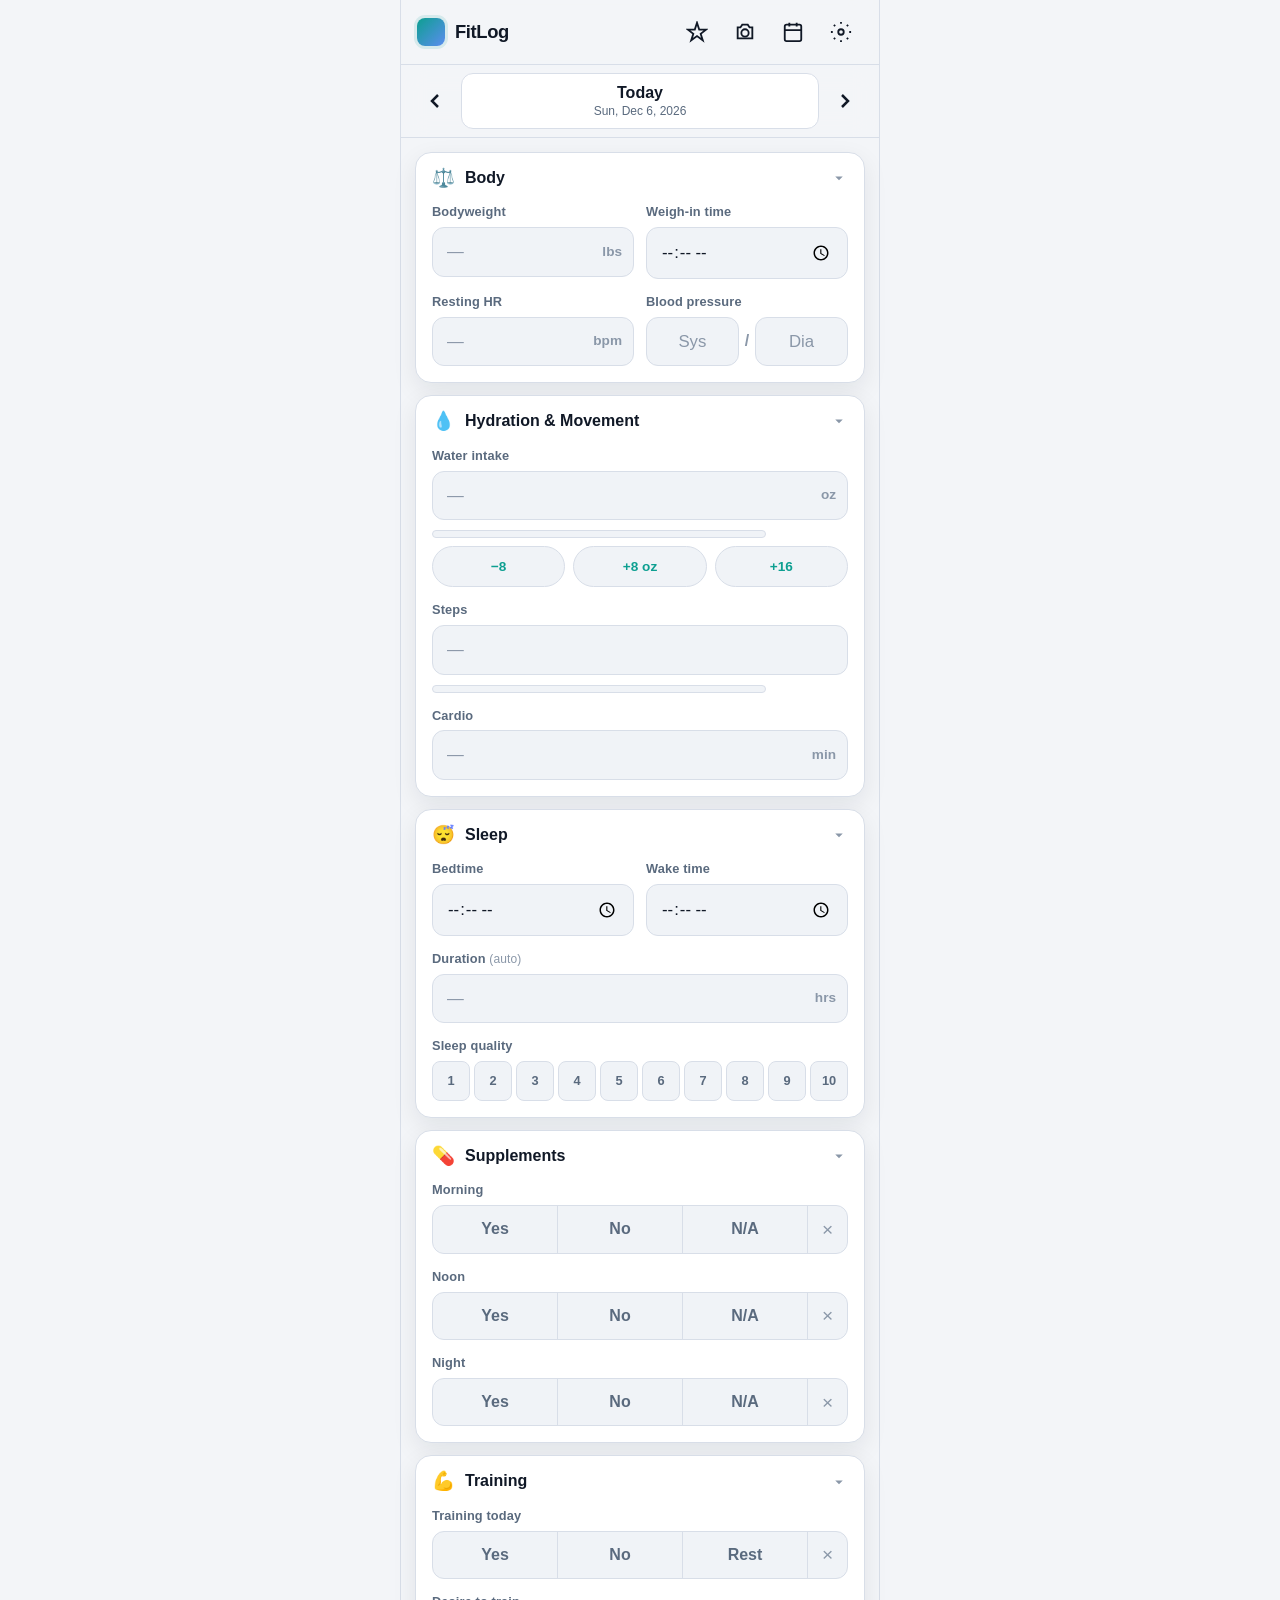
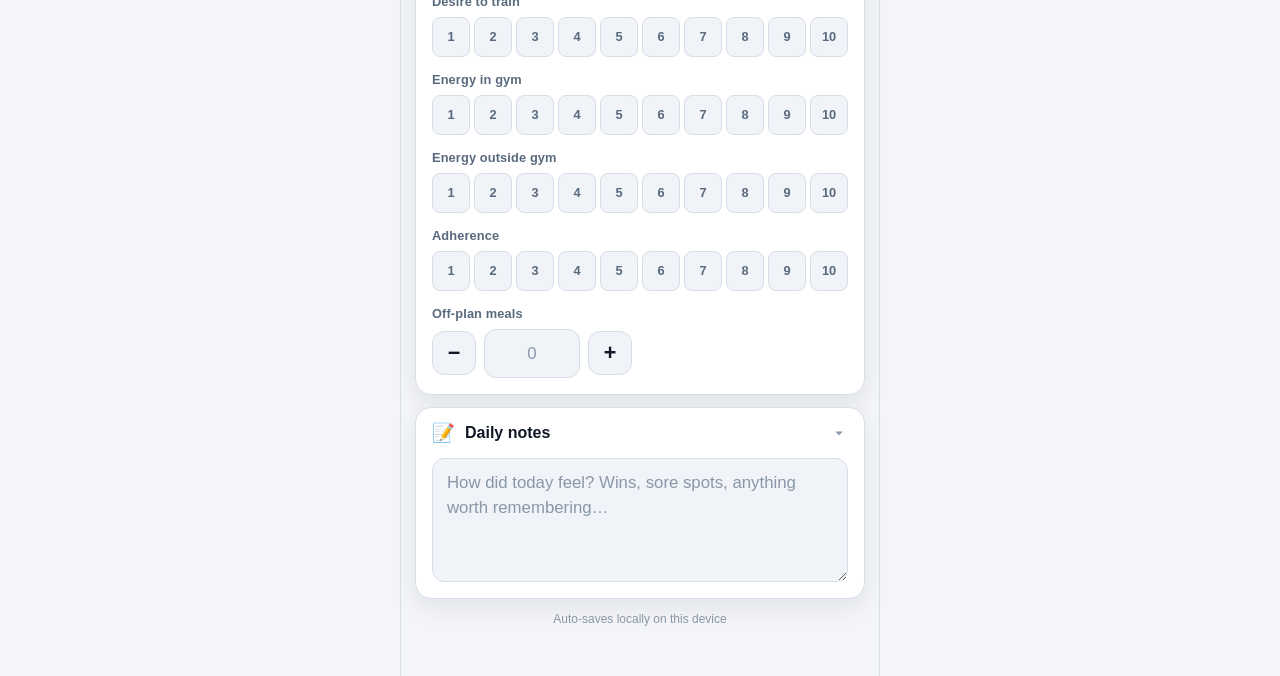
==== commit 351b79a6: "Add weekly progress photos with compare and bot-review pack Front/Side/Rear capture stored in Indexe" ====
--- a/index.html
+++ b/index.html
@@ -27,6 +27,9 @@
         <button type="button" class="icon-btn" id="btn-score" aria-label="Score" title="Score">
           <svg viewBox="0 0 24 24" width="22" height="22" fill="none" stroke="currentColor" stroke-width="2"><path d="M12 2l2.4 7.4H22l-6 4.6 2.3 7-6.3-4.6L5.7 21l2.3-7-6-4.6h7.6z"/></svg>
         </button>
+        <button type="button" class="icon-btn" id="btn-photos" aria-label="Progress photos" title="Photos">
+          <svg viewBox="0 0 24 24" width="22" height="22" fill="none" stroke="currentColor" stroke-width="2"><path d="M4 7h3l2-3h6l2 3h3v12H4z"/><circle cx="12" cy="13" r="4"/></svg>
+        </button>
         <button type="button" class="icon-btn" id="btn-history" aria-label="History" title="History">
           <svg viewBox="0 0 24 24" width="22" height="22" fill="none" stroke="currentColor" stroke-width="2"><rect x="3" y="4" width="18" height="18" rx="2"/><path d="M16 2v4M8 2v4M3 10h18"/></svg>
         </button>
@@ -367,6 +370,115 @@
       </div>
     </aside>
 
+
+    <!-- Photos panel -->
+    <aside id="photos-panel" class="panel" hidden aria-label="Progress photos">
+      <div class="panel-header">
+        <h2>Photos</h2>
+        <button type="button" class="icon-btn" id="btn-close-photos" aria-label="Close">
+          <svg viewBox="0 0 24 24" width="22" height="22" fill="none" stroke="currentColor" stroke-width="2"><path d="M18 6L6 18M6 6l12 12"/></svg>
+        </button>
+      </div>
+      <div class="photos-tabs" role="tablist">
+        <button type="button" class="photos-tab active" data-photos-tab="capture" role="tab">Capture</button>
+        <button type="button" class="photos-tab" data-photos-tab="compare" role="tab">Compare</button>
+        <button type="button" class="photos-tab" data-photos-tab="review" role="tab">Bot review</button>
+      </div>
+
+      <div class="photos-section active" data-photos-section="capture">
+        <div class="photo-date-row">
+          <label>
+            <span class="field-label">Photo day</span>
+            <input type="date" id="photo-date" />
+          </label>
+          <button type="button" class="btn" id="btn-photo-today" style="align-self:flex-end">Today</button>
+        </div>
+        <div class="photo-angles">
+          <div class="photo-angle-card">
+            <div class="photo-angle-head">
+              <h3>Front</h3>
+              <div class="photo-angle-actions">
+                <button type="button" class="btn" id="btn-photo-camera-front" title="Camera">Camera</button>
+                <button type="button" class="btn" id="btn-photo-add-front">Add</button>
+                <button type="button" class="btn danger-outline" id="btn-photo-del-front">Del</button>
+              </div>
+            </div>
+            <div class="photo-preview" id="photo-preview-front"></div>
+          </div>
+          <div class="photo-angle-card">
+            <div class="photo-angle-head">
+              <h3>Side</h3>
+              <div class="photo-angle-actions">
+                <button type="button" class="btn" id="btn-photo-camera-side" title="Camera">Camera</button>
+                <button type="button" class="btn" id="btn-photo-add-side">Add</button>
+                <button type="button" class="btn danger-outline" id="btn-photo-del-side">Del</button>
+              </div>
+            </div>
+            <div class="photo-preview" id="photo-preview-side"></div>
+          </div>
+          <div class="photo-angle-card">
+            <div class="photo-angle-head">
+              <h3>Rear</h3>
+              <div class="photo-angle-actions">
+                <button type="button" class="btn" id="btn-photo-camera-rear" title="Camera">Camera</button>
+                <button type="button" class="btn" id="btn-photo-add-rear">Add</button>
+                <button type="button" class="btn danger-outline" id="btn-photo-del-rear">Del</button>
+              </div>
+            </div>
+            <div class="photo-preview" id="photo-preview-rear"></div>
+          </div>
+        </div>
+        <div class="photos-actions">
+          <button type="button" class="btn danger-outline" id="btn-photo-delete-day">Delete all photos for this day</button>
+        </div>
+        <h3 style="margin:18px 0 8px;font-size:0.95rem">Photo days</h3>
+        <div id="photo-days-list" class="photo-days-list"></div>
+        <p class="photos-note">Photos are stored in this device’s IndexedDB (compressed JPEGs), separate from daily logs. Weekly Front / Side / Rear sets work best with consistent lighting and pose.</p>
+        <input type="file" id="photo-file-input" accept="image/*" hidden />
+      </div>
+
+      <div class="photos-section" data-photos-section="compare">
+        <div class="compare-dates">
+          <label>
+            Date A (newer)
+            <input type="date" id="compare-date-a" />
+          </label>
+          <label>
+            Date B (older)
+            <input type="date" id="compare-date-b" />
+          </label>
+        </div>
+        <div class="compare-presets">
+          <button type="button" data-compare-preset="last-week">Last week</button>
+          <button type="button" data-compare-preset="last-month">This time last month</button>
+          <button type="button" data-compare-preset="month-start">Since month start</button>
+          <button type="button" data-compare-preset="year-start">Since year start</button>
+          <button type="button" data-compare-preset="previous">Previous photo day</button>
+        </div>
+        <p class="photos-note" style="margin-top:0">Presets set Date B relative to Date A. If that day has no photos, FitLog snaps to the nearest earlier photo day.</p>
+        <div id="compare-grid" class="compare-grid"></div>
+        <div class="compare-overlay-wrap">
+          <h4>Opacity overlay</h4>
+          <div class="overlay-angle-select">
+            <button type="button" class="active" data-overlay-angle="front">Front</button>
+            <button type="button" data-overlay-angle="side">Side</button>
+            <button type="button" data-overlay-angle="rear">Rear</button>
+          </div>
+          <div id="overlay-stage" class="overlay-stage"><div class="overlay-empty">Select two dates</div></div>
+          <input type="range" id="overlay-slider" class="overlay-slider" min="0" max="100" value="50" aria-label="Overlay opacity" />
+        </div>
+      </div>
+
+      <div class="photos-section" data-photos-section="review">
+        <section class="settings-block">
+          <h3>Prepare for bot review</h3>
+          <p class="settings-note">Packages Date A (current) and Date B (comparison) Front / Side / Rear photos into a zip with a short README. Attach those files in your App Builder chat and ask for a week-over-week summary. Nothing is uploaded automatically.</p>
+          <p class="settings-note">Uses the dates currently set on the <strong>Compare</strong> tab (Date A / Date B). Set those first, then come back here.</p>
+          <button type="button" class="btn primary" id="btn-bot-review">Prepare for bot review</button>
+        </section>
+      </div>
+    </aside>
+
     <!-- History panel -->
     <aside id="history-panel" class="panel" hidden aria-label="History">
       <div class="panel-header">
@@ -421,13 +533,14 @@
         </section>
         <section class="settings-block">
           <h3>About</h3>
-          <p class="settings-note">FitLog stores everything in this browser’s localStorage. Add to Home Screen from Safari for an app-like icon. Works offline after first load.</p>
+          <p class="settings-note">FitLog stores daily logs in this browser’s localStorage and progress photos in IndexedDB. Add to Home Screen from Safari for an app-like icon. Works offline after first load.</p>
         </section>
       </div>
     </aside>
 
     <div id="toast" class="toast" hidden role="status"></div>
   </div>
+  <script src="assets/photos.js"></script>
   <script src="assets/app.js"></script>
 </body>
 </html>
--- a/assets/styles.css
+++ b/assets/styles.css
@@ -828,3 +828,346 @@
   padding-left: 1.1rem;
 }
 .score-legend strong { color: var(--text); font-weight: 650; }
+
+/* Photos panel */
+.photos-tabs {
+  display: flex;
+  gap: 6px;
+  padding: 12px 16px 0;
+}
+.photos-tab {
+  flex: 1;
+  appearance: none;
+  border: 1px solid var(--border);
+  background: var(--bg-input);
+  color: var(--text-muted);
+  font: inherit;
+  font-weight: 650;
+  font-size: 0.85rem;
+  border-radius: 999px;
+  padding: 10px 12px;
+  min-height: 40px;
+  cursor: pointer;
+}
+.photos-tab.active {
+  background: var(--accent-dim);
+  border-color: var(--accent);
+  color: var(--accent);
+}
+
+.photos-section { display: none; padding: 16px; }
+.photos-section.active { display: block; }
+
+.photo-date-row {
+  display: flex;
+  align-items: center;
+  gap: 10px;
+  margin-bottom: 14px;
+}
+.photo-date-row label {
+  flex: 1;
+  display: flex;
+  flex-direction: column;
+  gap: 6px;
+}
+.photo-date-row input[type="date"] {
+  width: 100%;
+  appearance: none;
+  border: 1px solid var(--border);
+  background: var(--bg-input);
+  color: var(--text);
+  border-radius: var(--radius-sm);
+  padding: 12px 14px;
+  font: inherit;
+  min-height: var(--tap);
+}
+
+.photo-angles {
+  display: flex;
+  flex-direction: column;
+  gap: 12px;
+}
+
+.photo-angle-card {
+  background: var(--bg-card);
+  border: 1px solid var(--border);
+  border-radius: var(--radius);
+  overflow: hidden;
+}
+.photo-angle-head {
+  display: flex;
+  align-items: center;
+  justify-content: space-between;
+  padding: 10px 14px;
+  border-bottom: 1px solid var(--border);
+}
+.photo-angle-head h3 {
+  margin: 0;
+  font-size: 0.95rem;
+  font-weight: 650;
+}
+.photo-angle-actions {
+  display: flex;
+  gap: 6px;
+}
+.photo-angle-actions .btn {
+  padding: 8px 12px;
+  min-height: 36px;
+  font-size: 0.8rem;
+}
+.photo-preview {
+  position: relative;
+  aspect-ratio: 3 / 4;
+  background: var(--bg-input);
+  display: flex;
+  align-items: center;
+  justify-content: center;
+  overflow: hidden;
+}
+.photo-preview img {
+  width: 100%;
+  height: 100%;
+  object-fit: cover;
+  display: block;
+}
+.photo-preview .photo-empty {
+  color: var(--text-dim);
+  font-size: 0.85rem;
+  font-weight: 600;
+  text-align: center;
+  padding: 16px;
+}
+.photo-preview.dragging {
+  outline: 2px dashed var(--accent);
+  outline-offset: -4px;
+}
+
+.photo-days-list {
+  margin-top: 16px;
+  display: flex;
+  flex-direction: column;
+  gap: 8px;
+}
+.photo-day-item {
+  appearance: none;
+  width: 100%;
+  text-align: left;
+  border: 1px solid var(--border);
+  background: var(--bg-card);
+  border-radius: var(--radius-sm);
+  padding: 12px 14px;
+  color: var(--text);
+  font: inherit;
+  cursor: pointer;
+  display: flex;
+  justify-content: space-between;
+  align-items: center;
+  gap: 12px;
+}
+.photo-day-item:active,
+.photo-day-item.selected {
+  border-color: var(--accent);
+  background: var(--accent-dim);
+}
+.photo-day-meta {
+  font-size: 0.78rem;
+  color: var(--text-muted);
+}
+.photo-day-badge {
+  font-size: 0.72rem;
+  font-weight: 700;
+  color: var(--accent);
+  background: var(--accent-dim);
+  padding: 4px 8px;
+  border-radius: 999px;
+  white-space: nowrap;
+}
+.photo-day-badge.partial {
+  color: var(--warn);
+  background: rgba(230, 192, 123, 0.15);
+}
+.photo-day-badge.full {
+  color: var(--good);
+  background: rgba(127, 217, 154, 0.15);
+}
+
+.compare-presets {
+  display: flex;
+  flex-wrap: wrap;
+  gap: 8px;
+  margin: 10px 0 14px;
+}
+.compare-presets button {
+  appearance: none;
+  border: 1px solid var(--border);
+  background: var(--bg-input);
+  color: var(--text-muted);
+  font: inherit;
+  font-weight: 650;
+  font-size: 0.75rem;
+  border-radius: 999px;
+  padding: 8px 12px;
+  cursor: pointer;
+}
+.compare-presets button:active {
+  border-color: var(--accent);
+  color: var(--accent);
+  background: var(--accent-dim);
+}
+
+.compare-dates {
+  display: grid;
+  grid-template-columns: 1fr 1fr;
+  gap: 10px;
+  margin-bottom: 12px;
+}
+.compare-dates label {
+  display: flex;
+  flex-direction: column;
+  gap: 6px;
+  font-size: 0.8rem;
+  font-weight: 600;
+  color: var(--text-muted);
+}
+
+.compare-grid {
+  display: flex;
+  flex-direction: column;
+  gap: 14px;
+}
+.compare-angle {
+  background: var(--bg-card);
+  border: 1px solid var(--border);
+  border-radius: var(--radius);
+  overflow: hidden;
+}
+.compare-angle-title {
+  padding: 10px 14px;
+  font-weight: 650;
+  font-size: 0.9rem;
+  border-bottom: 1px solid var(--border);
+}
+.compare-pair {
+  display: grid;
+  grid-template-columns: 1fr 1fr;
+  gap: 2px;
+  background: var(--border);
+}
+.compare-slot {
+  background: var(--bg-input);
+  position: relative;
+  aspect-ratio: 3 / 4;
+  overflow: hidden;
+}
+.compare-slot img {
+  width: 100%;
+  height: 100%;
+  object-fit: cover;
+  display: block;
+}
+.compare-slot .slot-label {
+  position: absolute;
+  left: 6px;
+  bottom: 6px;
+  background: rgba(0,0,0,0.65);
+  color: #fff;
+  font-size: 0.68rem;
+  font-weight: 650;
+  padding: 3px 7px;
+  border-radius: 6px;
+}
+.compare-slot .slot-empty {
+  display: flex;
+  align-items: center;
+  justify-content: center;
+  height: 100%;
+  color: var(--text-dim);
+  font-size: 0.75rem;
+  font-weight: 600;
+  padding: 8px;
+  text-align: center;
+}
+
+.compare-overlay-wrap {
+  margin-top: 12px;
+  background: var(--bg-card);
+  border: 1px solid var(--border);
+  border-radius: var(--radius);
+  padding: 14px;
+}
+.compare-overlay-wrap h4 {
+  margin: 0 0 10px;
+  font-size: 0.85rem;
+}
+.overlay-angle-select {
+  display: flex;
+  gap: 6px;
+  margin-bottom: 10px;
+}
+.overlay-angle-select button {
+  flex: 1;
+  appearance: none;
+  border: 1px solid var(--border);
+  background: var(--bg-input);
+  color: var(--text-muted);
+  font: inherit;
+  font-weight: 650;
+  font-size: 0.8rem;
+  border-radius: 8px;
+  padding: 8px;
+  cursor: pointer;
+}
+.overlay-angle-select button.active {
+  border-color: var(--accent);
+  color: var(--accent);
+  background: var(--accent-dim);
+}
+.overlay-stage {
+  position: relative;
+  aspect-ratio: 3 / 4;
+  background: var(--bg-input);
+  border-radius: var(--radius-sm);
+  overflow: hidden;
+  margin-bottom: 10px;
+}
+.overlay-stage img {
+  position: absolute;
+  inset: 0;
+  width: 100%;
+  height: 100%;
+  object-fit: cover;
+}
+.overlay-stage .overlay-top {
+  opacity: 0.5;
+}
+.overlay-slider {
+  width: 100%;
+  accent-color: var(--accent);
+}
+.overlay-empty {
+  display: flex;
+  align-items: center;
+  justify-content: center;
+  height: 100%;
+  color: var(--text-dim);
+  font-size: 0.85rem;
+  font-weight: 600;
+}
+
+.photos-actions {
+  display: flex;
+  flex-direction: column;
+  gap: 8px;
+  margin-top: 16px;
+}
+.btn.danger-outline {
+  color: var(--danger);
+  border-color: rgba(240, 113, 120, 0.4);
+}
+
+.photos-note {
+  margin: 12px 0 0;
+  font-size: 0.78rem;
+  color: var(--text-muted);
+  line-height: 1.45;
+}
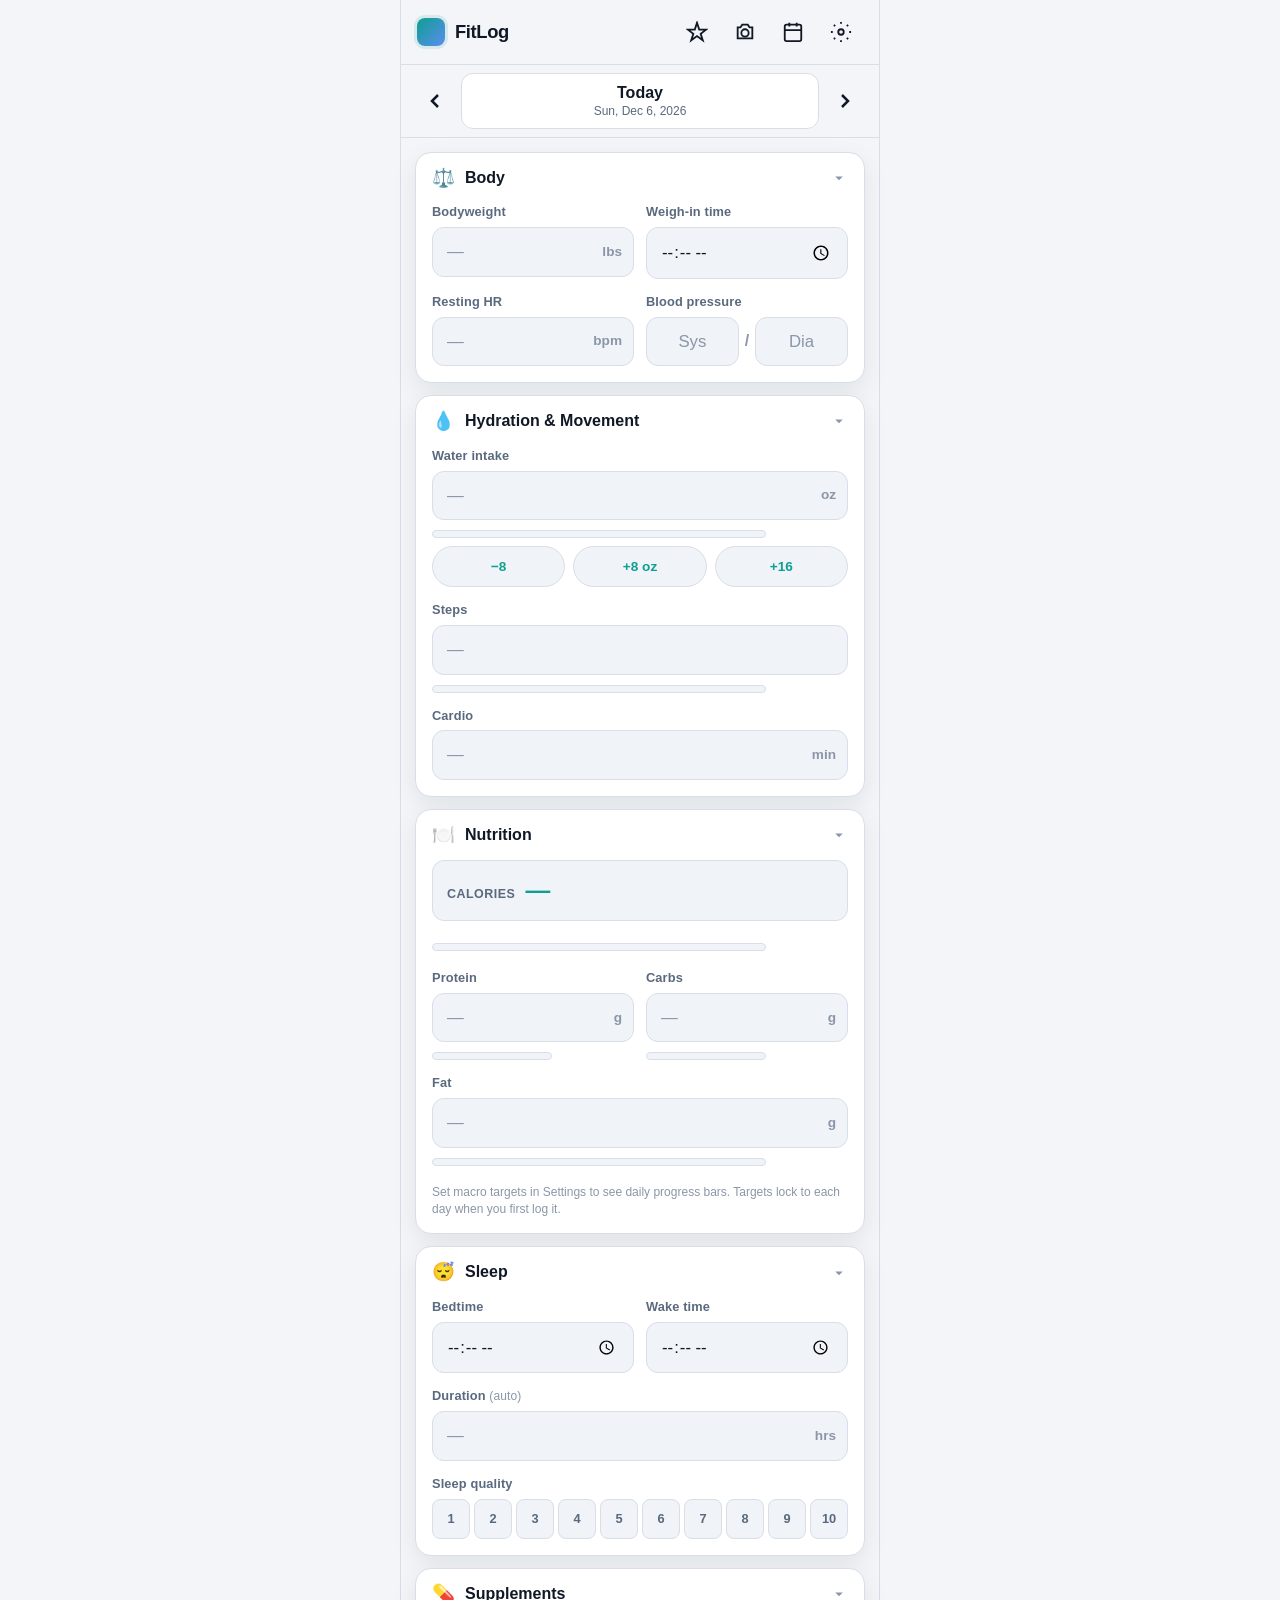
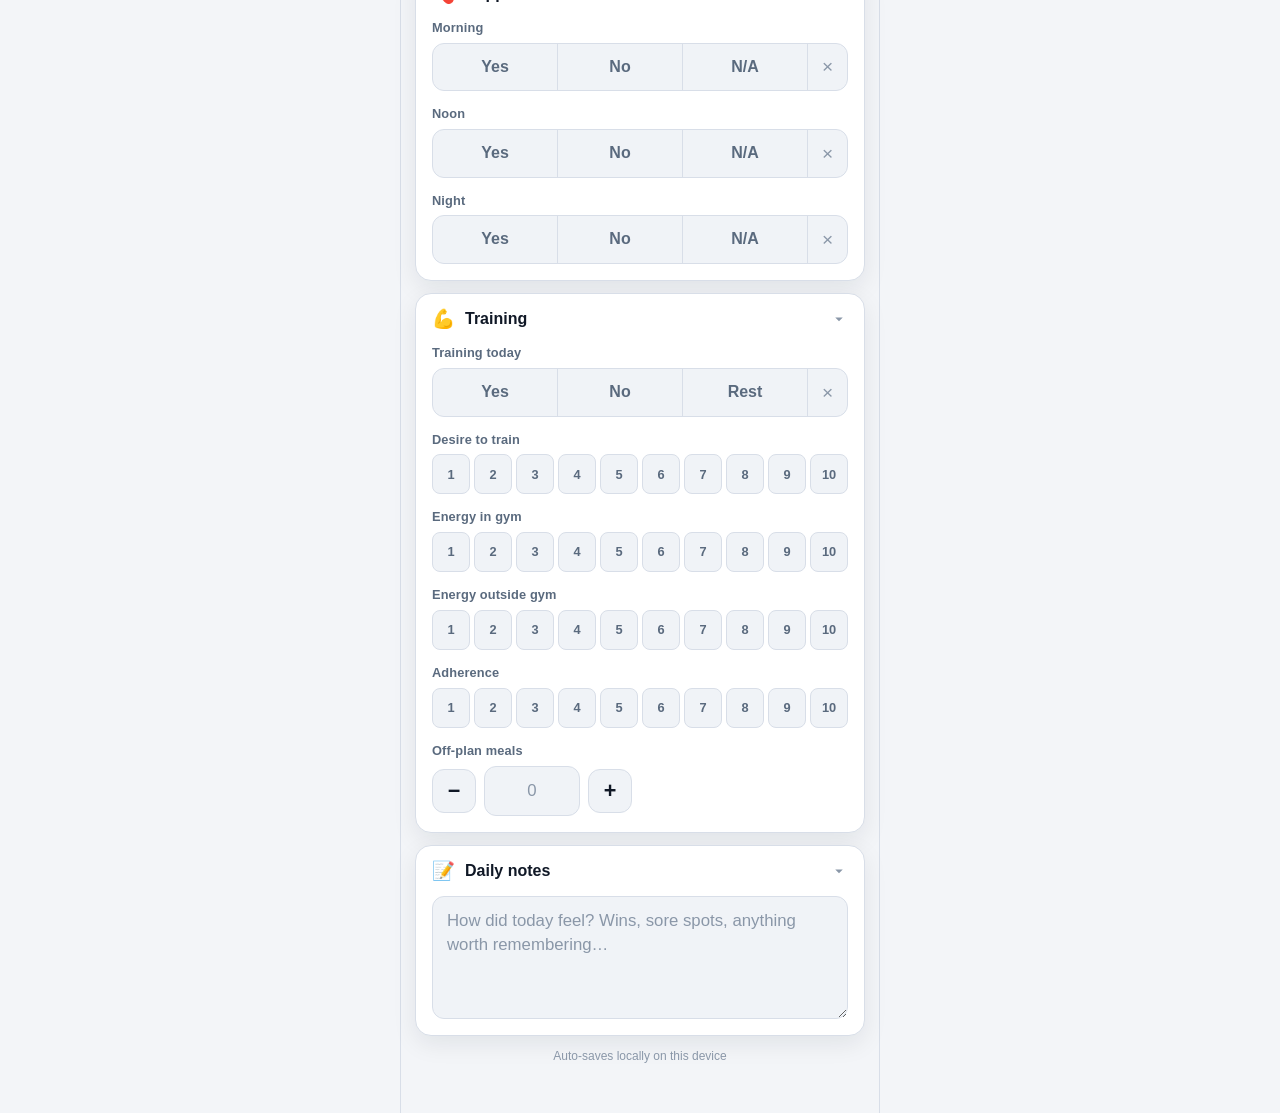
==== commit 3e0d4d04: "Add Nutrition macros with per-day target snapshots Protein/carbs/fat on the daily log with live calo" ====
--- a/index.html
+++ b/index.html
@@ -137,6 +137,63 @@
           </div>
         </section>
 
+
+        <!-- Nutrition -->
+        <section class="card" data-section="nutrition">
+          <button type="button" class="card-header" aria-expanded="true" data-toggle>
+            <span class="card-icon">🍽️</span>
+            <span class="card-title">Nutrition</span>
+            <svg class="chevron" viewBox="0 0 24 24" width="18" height="18"><path fill="currentColor" d="M7 10l5 5 5-5z"/></svg>
+          </button>
+          <div class="card-body">
+            <div class="calories-display" id="calories-display" aria-live="polite">
+              <span class="calories-label">Calories</span>
+              <span class="calories-value" id="calories-value">—</span>
+              <span class="calories-target" id="calories-target-text" hidden></span>
+            </div>
+            <div class="progress-wrap nutrition-cal-progress" id="calories-progress" hidden>
+              <div class="progress-bar"><div class="progress-fill" id="calories-fill"></div></div>
+              <span class="progress-text" id="calories-progress-text"></span>
+            </div>
+            <div class="field-row">
+              <label class="field">
+                <span class="field-label">Protein</span>
+                <div class="input-with-unit">
+                  <input type="number" inputmode="decimal" step="1" min="0" name="protein" id="protein" placeholder="—" />
+                  <span class="unit">g</span>
+                </div>
+                <div class="progress-wrap" id="protein-progress" hidden>
+                  <div class="progress-bar"><div class="progress-fill" id="protein-fill"></div></div>
+                  <span class="progress-text" id="protein-progress-text"></span>
+                </div>
+              </label>
+              <label class="field">
+                <span class="field-label">Carbs</span>
+                <div class="input-with-unit">
+                  <input type="number" inputmode="decimal" step="1" min="0" name="carbs" id="carbs" placeholder="—" />
+                  <span class="unit">g</span>
+                </div>
+                <div class="progress-wrap" id="carbs-progress" hidden>
+                  <div class="progress-bar"><div class="progress-fill" id="carbs-fill"></div></div>
+                  <span class="progress-text" id="carbs-progress-text"></span>
+                </div>
+              </label>
+            </div>
+            <label class="field">
+              <span class="field-label">Fat</span>
+              <div class="input-with-unit">
+                <input type="number" inputmode="decimal" step="1" min="0" name="fat" id="fat" placeholder="—" />
+                <span class="unit">g</span>
+              </div>
+              <div class="progress-wrap" id="fat-progress" hidden>
+                <div class="progress-bar"><div class="progress-fill" id="fat-fill"></div></div>
+                <span class="progress-text" id="fat-progress-text"></span>
+              </div>
+            </label>
+            <p class="nutrition-day-targets-hint" id="nutrition-targets-hint"></p>
+          </div>
+        </section>
+
         <!-- Sleep -->
         <section class="card" data-section="sleep">
           <button type="button" class="card-header" aria-expanded="true" data-toggle>
@@ -525,6 +582,25 @@
           <button type="button" class="btn primary" id="btn-save-settings">Save goals</button>
         </section>
         <section class="settings-block">
+          <h3>Macro targets</h3>
+          <p class="settings-note">Current defaults for new days. Each day stores its own snapshot so past days keep the targets that applied then.</p>
+          <label class="field">
+            <span class="field-label">Protein target (g)</span>
+            <input type="number" inputmode="decimal" min="0" step="1" id="setting-protein-goal" placeholder="e.g. 200" />
+          </label>
+          <label class="field">
+            <span class="field-label">Carbs target (g)</span>
+            <input type="number" inputmode="decimal" min="0" step="1" id="setting-carbs-goal" placeholder="e.g. 400" />
+          </label>
+          <label class="field">
+            <span class="field-label">Fat target (g)</span>
+            <input type="number" inputmode="decimal" min="0" step="1" id="setting-fat-goal" placeholder="e.g. 65" />
+          </label>
+          <p class="settings-note" id="setting-macro-calories">Target calories: —</p>
+          <button type="button" class="btn primary" id="btn-save-macro-targets">Save macro targets</button>
+          <button type="button" class="btn" id="btn-apply-targets-today" style="margin-top:8px">Apply current targets to today</button>
+        </section>
+        <section class="settings-block">
           <h3>Data</h3>
           <button type="button" class="btn" id="btn-export">Export JSON backup</button>
           <button type="button" class="btn" id="btn-import">Import JSON…</button>
--- a/assets/styles.css
+++ b/assets/styles.css
@@ -320,6 +320,47 @@
 .bp-group input { text-align: center; }
 .bp-sep { color: var(--text-dim); font-weight: 700; }
 
+
+/* Nutrition */
+.calories-display {
+  display: flex;
+  align-items: baseline;
+  gap: 10px;
+  flex-wrap: wrap;
+  padding: 12px 14px;
+  background: var(--bg-input);
+  border: 1px solid var(--border);
+  border-radius: var(--radius-sm);
+  margin-bottom: 4px;
+}
+.calories-label {
+  font-size: 0.78rem;
+  font-weight: 650;
+  color: var(--text-muted);
+  text-transform: uppercase;
+  letter-spacing: 0.04em;
+}
+.calories-value {
+  font-size: 1.55rem;
+  font-weight: 750;
+  color: var(--accent);
+  font-variant-numeric: tabular-nums;
+}
+.calories-target {
+  font-size: 0.85rem;
+  color: var(--text-muted);
+  font-variant-numeric: tabular-nums;
+}
+.nutrition-day-targets-hint {
+  margin: 4px 0 0;
+  font-size: 0.75rem;
+  color: var(--text-dim);
+  line-height: 1.4;
+}
+.nutrition-cal-progress {
+  margin-bottom: 4px;
+}
+
 /* Progress */
 .progress-wrap {
   display: flex;
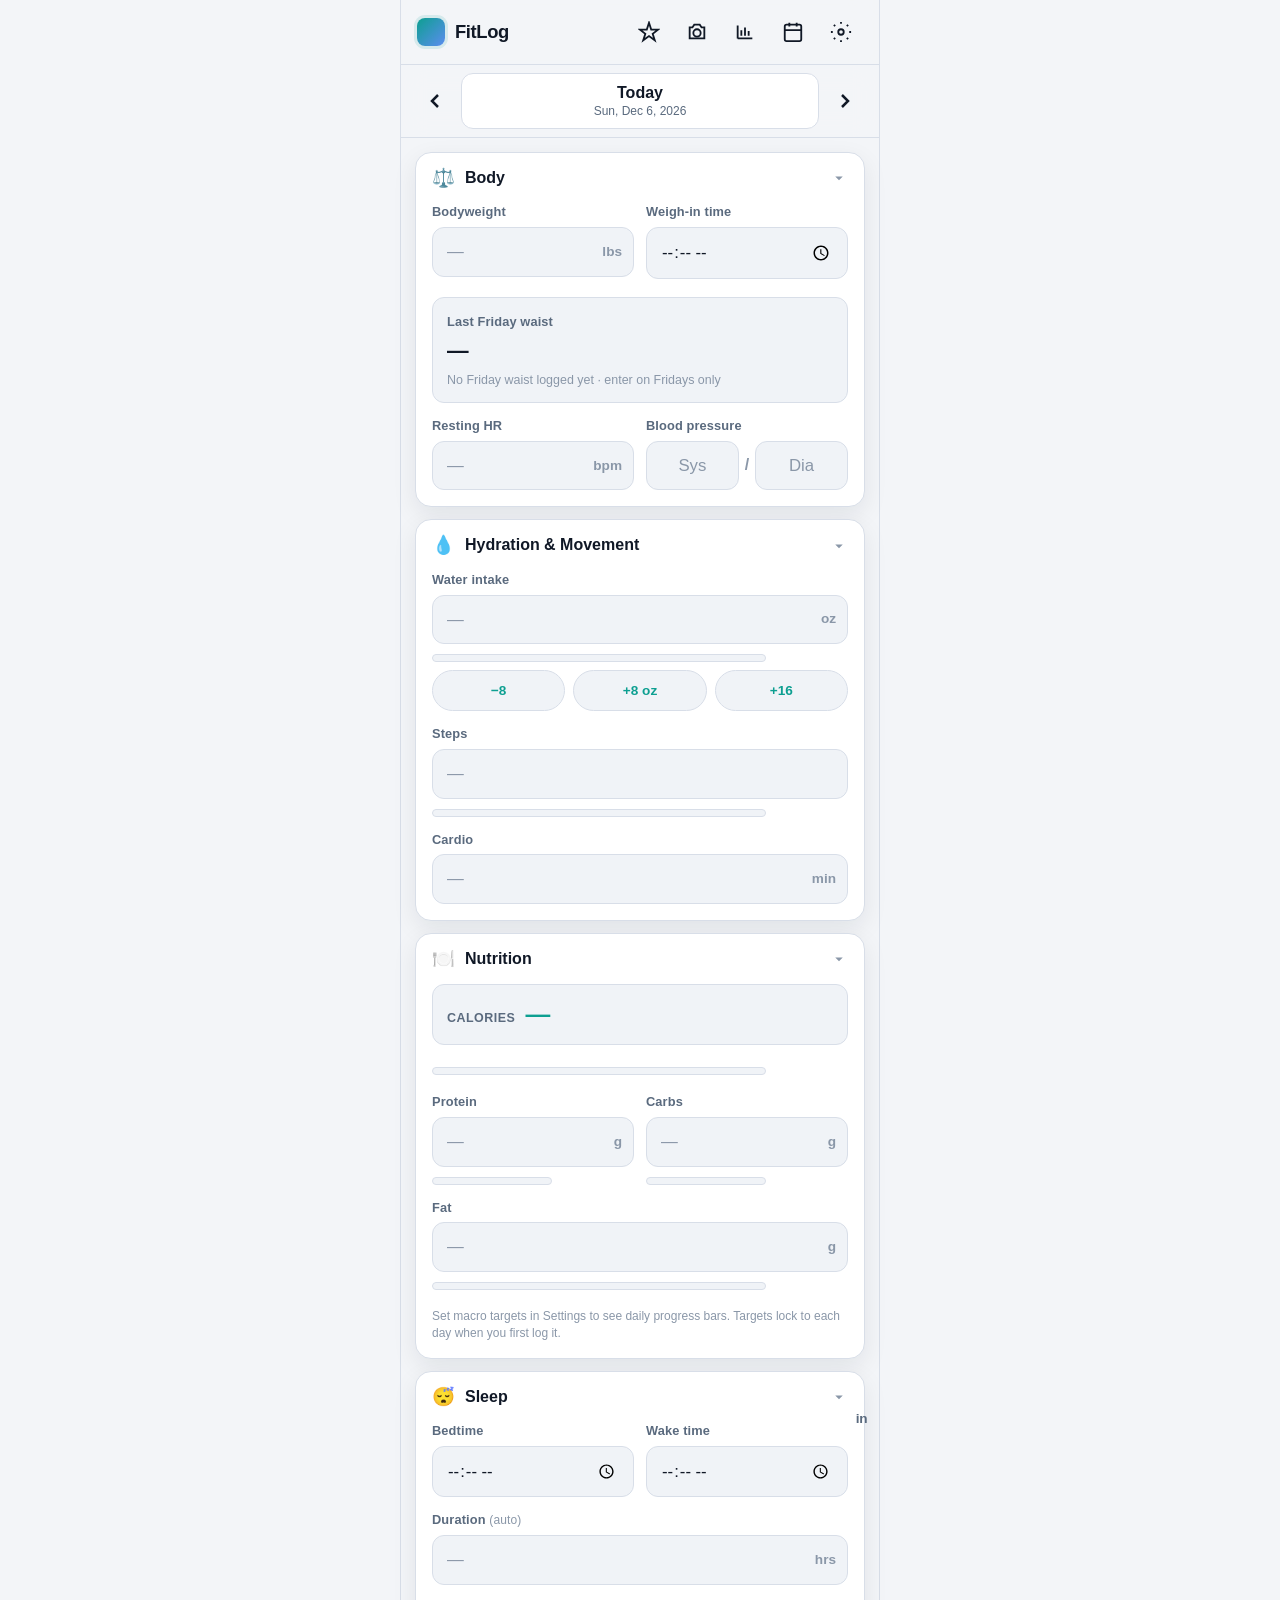
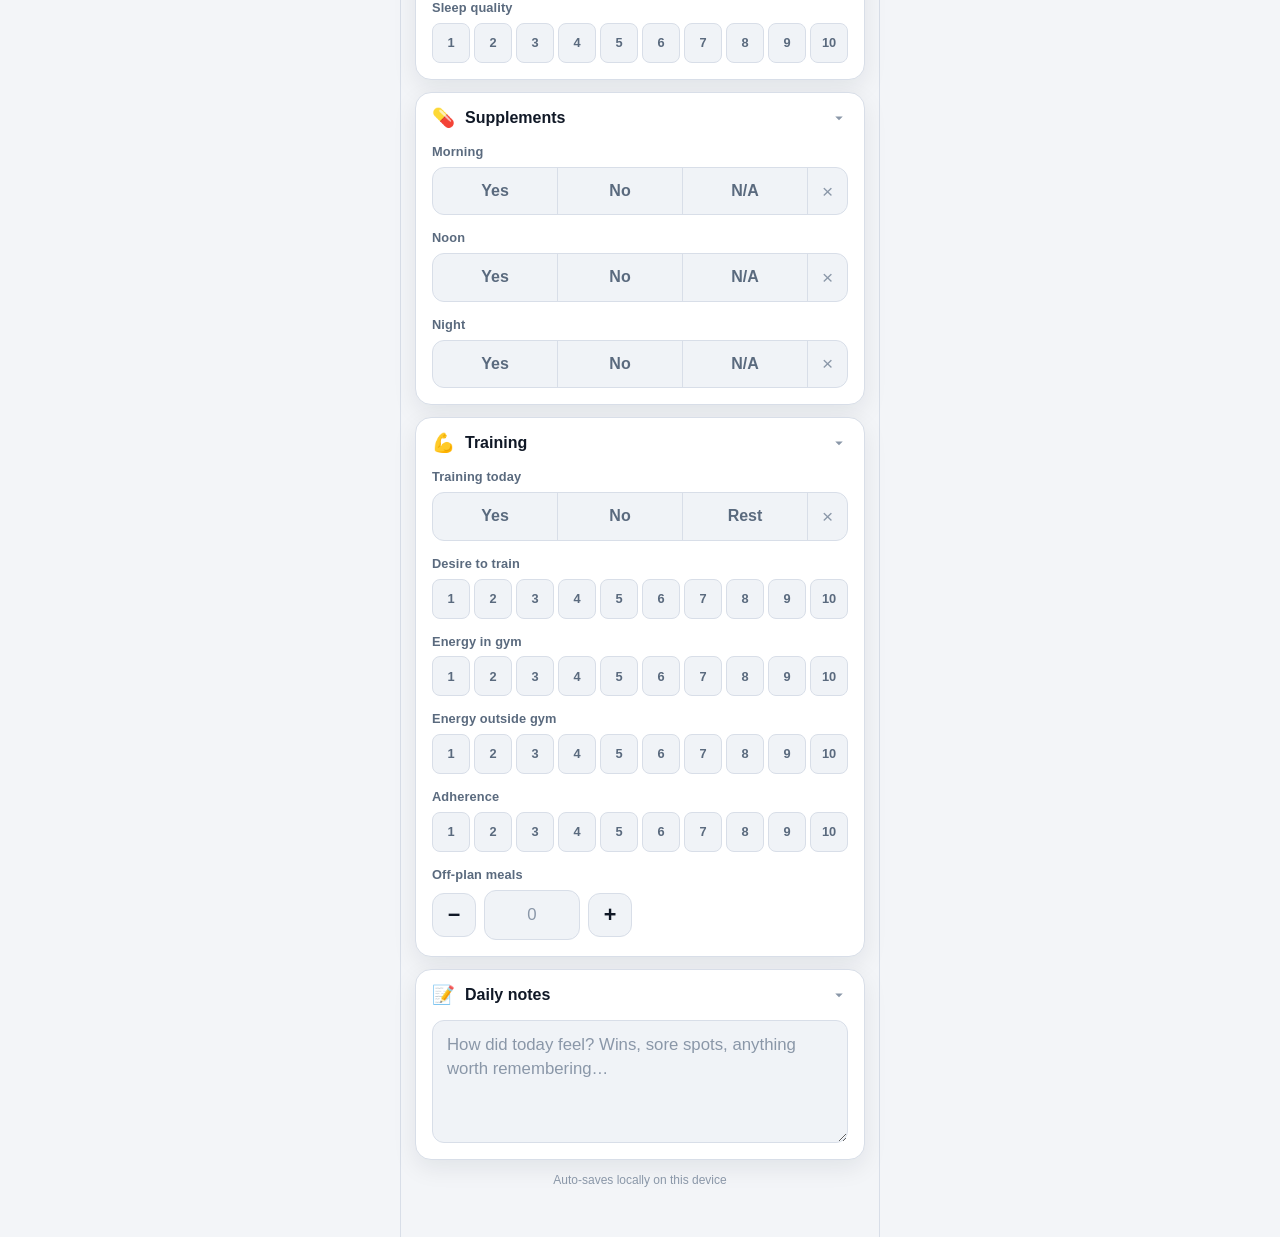
==== commit 47c984f8: "Add bodyweight & Friday waist charts Charts panel (7d/30d/90d/all) for daily bodyweight and Friday w" ====
--- a/index.html
+++ b/index.html
@@ -30,6 +30,9 @@
         <button type="button" class="icon-btn" id="btn-photos" aria-label="Progress photos" title="Photos">
           <svg viewBox="0 0 24 24" width="22" height="22" fill="none" stroke="currentColor" stroke-width="2"><path d="M4 7h3l2-3h6l2 3h3v12H4z"/><circle cx="12" cy="13" r="4"/></svg>
         </button>
+        <button type="button" class="icon-btn" id="btn-charts" aria-label="Charts" title="Charts">
+          <svg viewBox="0 0 24 24" width="22" height="22" fill="none" stroke="currentColor" stroke-width="2"><path d="M4 19V5M4 19h16"/><path d="M8 16V10M12 16V7M16 16v-5"/></svg>
+        </button>
         <button type="button" class="icon-btn" id="btn-history" aria-label="History" title="History">
           <svg viewBox="0 0 24 24" width="22" height="22" fill="none" stroke="currentColor" stroke-width="2"><rect x="3" y="4" width="18" height="18" rx="2"/><path d="M16 2v4M8 2v4M3 10h18"/></svg>
         </button>
@@ -74,6 +77,23 @@
                 <span class="field-label">Weigh-in time</span>
                 <input type="time" name="weighInTime" id="weighInTime" />
               </label>
+            </div>
+
+            <div id="waist-friday-block" class="waist-block" hidden>
+              <label class="field">
+                <span class="field-label">Waist <span class="hint">(Friday morning)</span></span>
+                <div class="input-with-unit">
+                  <input type="number" inputmode="decimal" step="0.1" min="0" name="waist" id="waist" placeholder="—" />
+                  <span class="unit">in</span>
+                </div>
+              </label>
+            </div>
+            <div id="waist-other-block" class="waist-other" hidden>
+              <div class="waist-last-card">
+                <span class="field-label">Last Friday waist</span>
+                <div class="waist-last-value"><span id="last-waist-value">—</span> <span class="unit">in</span></div>
+                <p class="waist-hint" id="last-waist-hint">Enter waist on Fridays only</p>
+              </div>
             </div>
             <div class="field-row">
               <label class="field">
@@ -536,6 +556,60 @@
       </div>
     </aside>
 
+
+    <!-- Charts panel -->
+    <aside id="charts-panel" class="panel" hidden aria-label="Charts">
+      <div class="panel-header">
+        <h2>Charts</h2>
+        <button type="button" class="icon-btn" id="btn-close-charts" aria-label="Close">
+          <svg viewBox="0 0 24 24" width="22" height="22" fill="none" stroke="currentColor" stroke-width="2"><path d="M18 6L6 18M6 6l12 12"/></svg>
+        </button>
+      </div>
+      <div class="panel-body charts-body">
+        <div class="chart-range" role="group" aria-label="Chart range">
+          <button type="button" class="chart-range-btn" data-chart-range="7">7d</button>
+          <button type="button" class="chart-range-btn active" data-chart-range="30">30d</button>
+          <button type="button" class="chart-range-btn" data-chart-range="90">90d</button>
+          <button type="button" class="chart-range-btn" data-chart-range="all">All</button>
+        </div>
+
+        <section class="chart-card">
+          <div class="chart-card-head">
+            <h3>Bodyweight</h3>
+            <span class="chart-unit">lbs</span>
+          </div>
+          <div class="chart-stats" id="weight-chart-stats">
+            <div class="chart-stat"><span class="cs-label">Latest</span><span class="cs-value" id="weight-stat-latest">—</span></div>
+            <div class="chart-stat"><span class="cs-label">Change</span><span class="cs-value" id="weight-stat-change">—</span></div>
+            <div class="chart-stat"><span class="cs-label">Low</span><span class="cs-value" id="weight-stat-low">—</span></div>
+            <div class="chart-stat"><span class="cs-label">High</span><span class="cs-value" id="weight-stat-high">—</span></div>
+          </div>
+          <div class="chart-canvas-wrap">
+            <canvas id="weight-chart" width="400" height="220" aria-label="Bodyweight over time"></canvas>
+            <p class="chart-empty" id="weight-chart-empty" hidden>No bodyweight entries in this range</p>
+          </div>
+        </section>
+
+        <section class="chart-card">
+          <div class="chart-card-head">
+            <h3>Waist</h3>
+            <span class="chart-unit">in · Fridays</span>
+          </div>
+          <div class="chart-stats" id="waist-chart-stats">
+            <div class="chart-stat"><span class="cs-label">Latest</span><span class="cs-value" id="waist-stat-latest">—</span></div>
+            <div class="chart-stat"><span class="cs-label">Change</span><span class="cs-value" id="waist-stat-change">—</span></div>
+            <div class="chart-stat"><span class="cs-label">Low</span><span class="cs-value" id="waist-stat-low">—</span></div>
+            <div class="chart-stat"><span class="cs-label">High</span><span class="cs-value" id="waist-stat-high">—</span></div>
+          </div>
+          <div class="chart-canvas-wrap">
+            <canvas id="waist-chart" width="400" height="220" aria-label="Waist over time"></canvas>
+            <p class="chart-empty" id="waist-chart-empty" hidden>No Friday waist entries yet</p>
+          </div>
+          <p class="settings-note" style="margin-top:10px">Waist is logged on Friday mornings from the Body section.</p>
+        </section>
+      </div>
+    </aside>
+
     <!-- History panel -->
     <aside id="history-panel" class="panel" hidden aria-label="History">
       <div class="panel-header">
--- a/assets/styles.css
+++ b/assets/styles.css
@@ -1212,3 +1212,138 @@
   color: var(--text-muted);
   line-height: 1.45;
 }
+
+
+/* Waist (Friday) */
+.waist-block {
+  margin-top: 4px;
+}
+.waist-other {
+  margin-top: 4px;
+}
+.waist-last-card {
+  background: var(--bg-input);
+  border: 1px solid var(--border);
+  border-radius: var(--radius-sm);
+  padding: 12px 14px;
+}
+.waist-last-value {
+  font-size: 1.35rem;
+  font-weight: 700;
+  letter-spacing: -0.02em;
+  margin-top: 4px;
+}
+.waist-last-value .unit {
+  font-size: 0.85rem;
+  font-weight: 600;
+  color: var(--text-muted);
+}
+.waist-hint {
+  margin: 6px 0 0;
+  font-size: 0.78rem;
+  color: var(--text-dim);
+}
+
+/* Charts panel */
+.charts-body {
+  display: flex;
+  flex-direction: column;
+  gap: 16px;
+}
+.chart-range {
+  display: grid;
+  grid-template-columns: repeat(4, 1fr);
+  gap: 8px;
+}
+.chart-range-btn {
+  appearance: none;
+  border: 1px solid var(--border);
+  background: var(--bg-card);
+  color: var(--text-muted);
+  border-radius: 999px;
+  padding: 10px 8px;
+  font: inherit;
+  font-size: 0.85rem;
+  font-weight: 650;
+  cursor: pointer;
+}
+.chart-range-btn.active {
+  background: var(--accent-dim);
+  border-color: var(--accent);
+  color: var(--accent);
+}
+.chart-card {
+  background: var(--bg-card);
+  border: 1px solid var(--border);
+  border-radius: var(--radius);
+  padding: 14px;
+  box-shadow: var(--shadow);
+}
+.chart-card-head {
+  display: flex;
+  align-items: baseline;
+  justify-content: space-between;
+  margin-bottom: 10px;
+}
+.chart-card-head h3 {
+  margin: 0;
+  font-size: 1rem;
+  letter-spacing: -0.02em;
+}
+.chart-unit {
+  font-size: 0.75rem;
+  color: var(--text-dim);
+  font-weight: 600;
+}
+.chart-stats {
+  display: grid;
+  grid-template-columns: repeat(4, 1fr);
+  gap: 8px;
+  margin-bottom: 12px;
+}
+.chart-stat {
+  background: var(--bg-input);
+  border-radius: 10px;
+  padding: 8px 6px;
+  text-align: center;
+}
+.cs-label {
+  display: block;
+  font-size: 0.65rem;
+  font-weight: 700;
+  text-transform: uppercase;
+  letter-spacing: 0.04em;
+  color: var(--text-dim);
+  margin-bottom: 2px;
+}
+.cs-value {
+  font-size: 0.95rem;
+  font-weight: 700;
+  letter-spacing: -0.02em;
+}
+.cs-value.down { color: var(--good); }
+.cs-value.up { color: var(--warn); }
+.chart-canvas-wrap {
+  position: relative;
+  width: 100%;
+  min-height: 200px;
+}
+.chart-canvas-wrap canvas {
+  width: 100%;
+  display: block;
+  border-radius: 12px;
+  background: var(--bg-input);
+}
+.chart-empty {
+  position: absolute;
+  inset: 0;
+  display: flex;
+  align-items: center;
+  justify-content: center;
+  margin: 0;
+  padding: 16px;
+  text-align: center;
+  color: var(--text-dim);
+  font-size: 0.9rem;
+  pointer-events: none;
+}
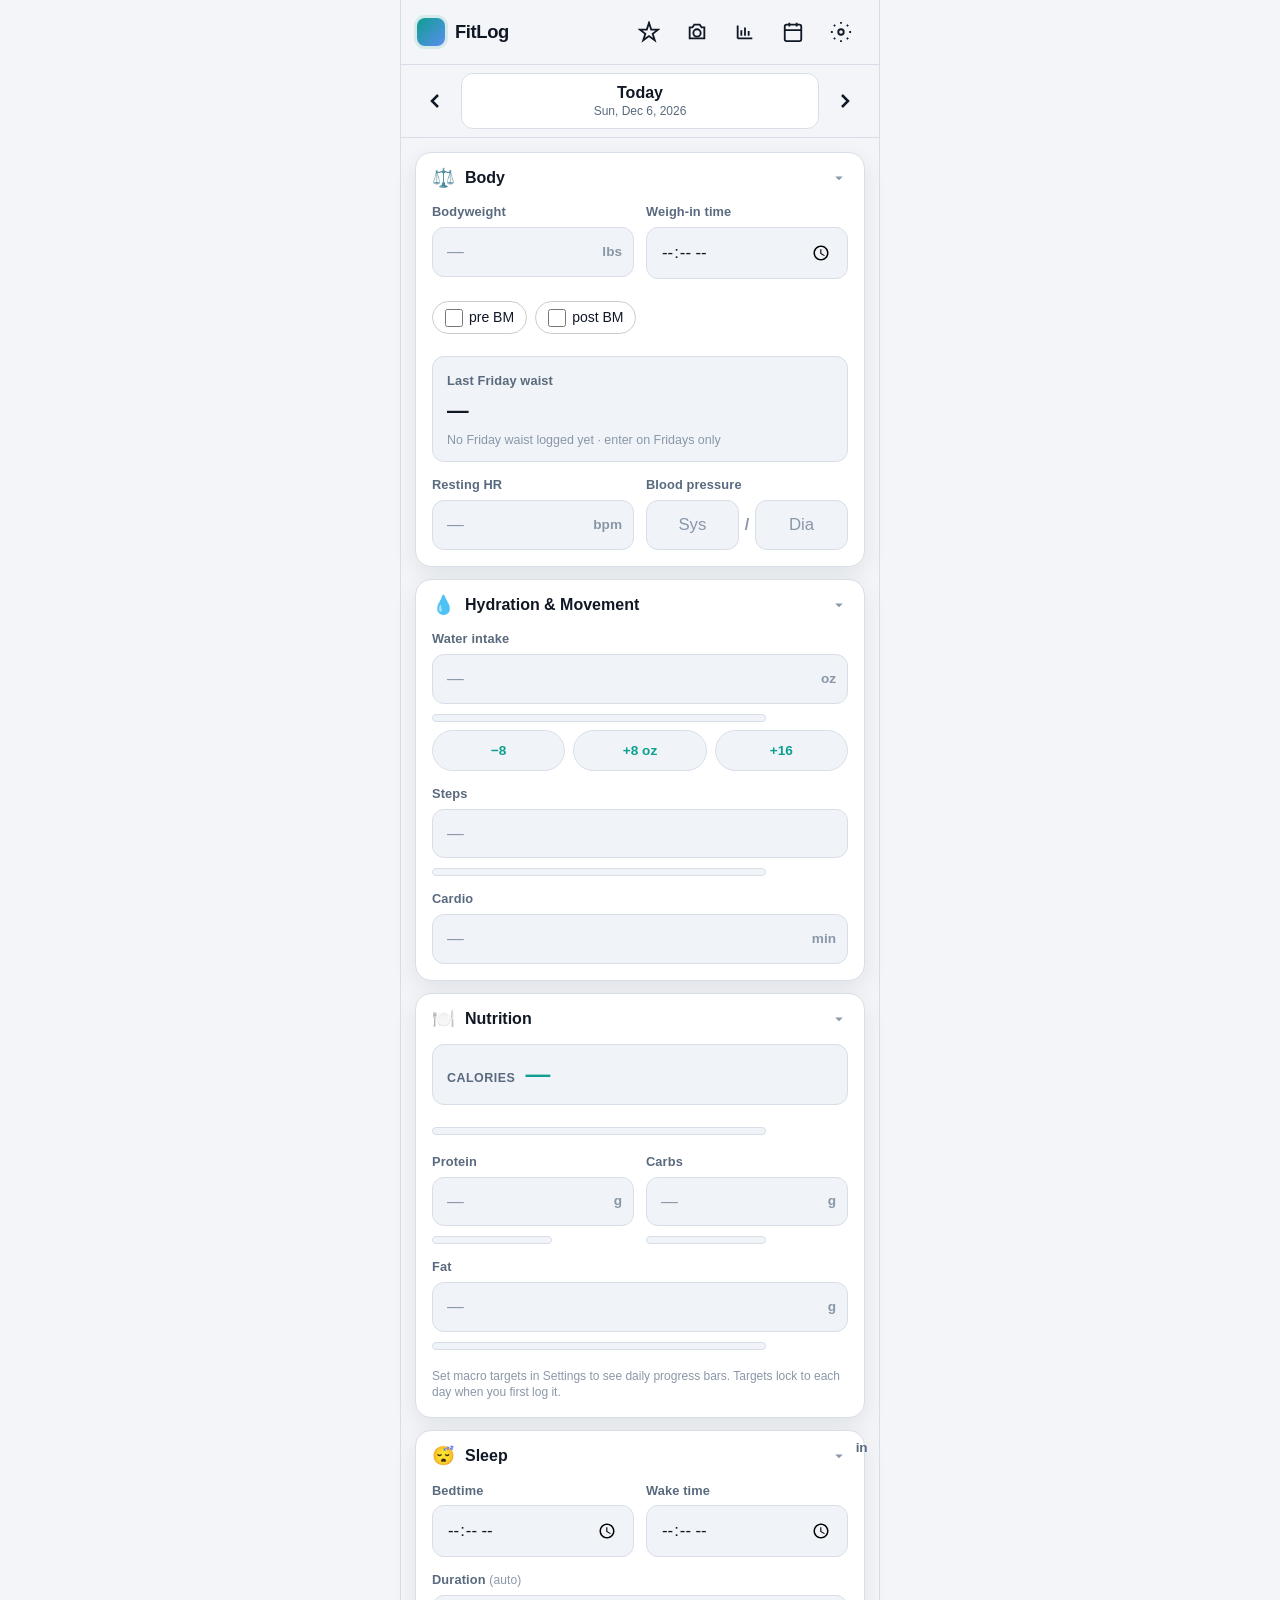
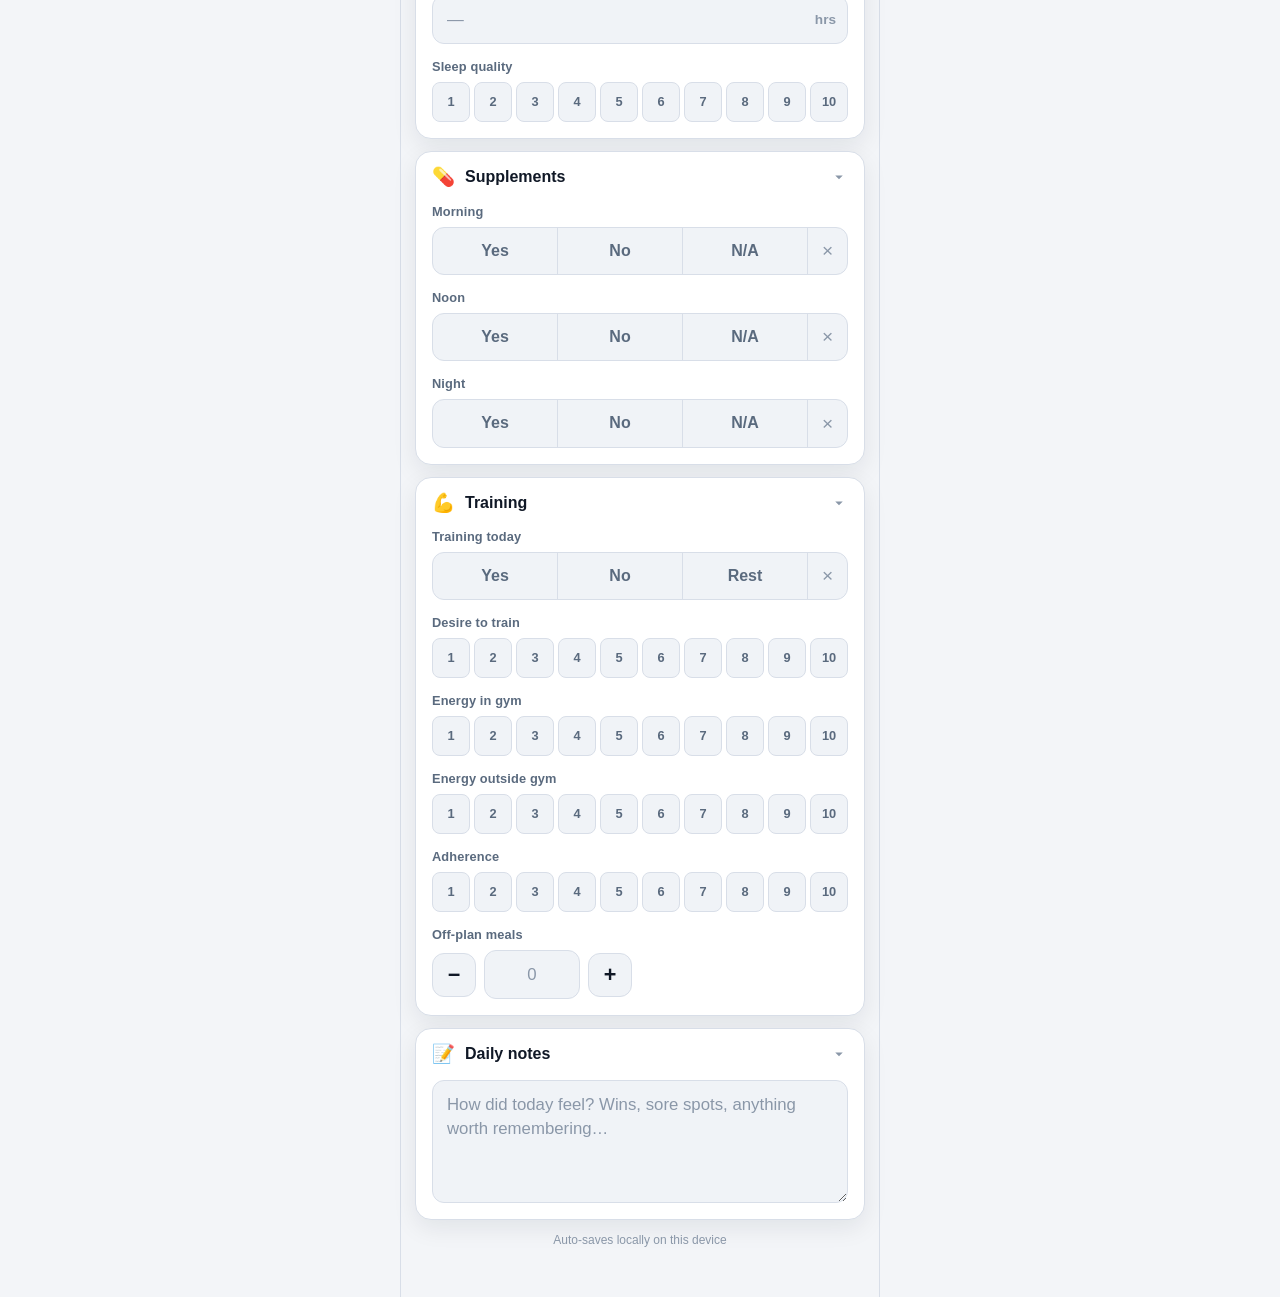
==== commit 7e1afa6d: "Add pre/post BM toggle to bodyweight; cache v8" ====
--- a/index.html
+++ b/index.html
@@ -77,6 +77,11 @@
                 <span class="field-label">Weigh-in time</span>
                 <input type="time" name="weighInTime" id="weighInTime" />
               </label>
+            </div>
+            <div class="bm-row" role="group" aria-label="Weigh-in timing vs bowel movement">
+              <input type="hidden" id="bmTiming" />
+              <label class="bm-chip"><input type="checkbox" id="bm-pre" data-bm="pre" /> pre BM</label>
+              <label class="bm-chip"><input type="checkbox" id="bm-post" data-bm="post" /> post BM</label>
             </div>
 
             <div id="waist-friday-block" class="waist-block" hidden>
--- a/assets/styles.css
+++ b/assets/styles.css
@@ -1347,3 +1347,8 @@
   font-size: 0.9rem;
   pointer-events: none;
 }
+
+.bm-row{display:flex;gap:8px;margin:8px 0 4px}
+.bm-chip{display:inline-flex;align-items:center;gap:6px;padding:6px 12px;border:1px solid rgba(128,128,128,.4);border-radius:999px;font-size:14px;cursor:pointer;user-select:none}
+.bm-chip input{width:18px;height:18px;margin:0}
+.bm-chip.on{border-color:currentColor;font-weight:600}
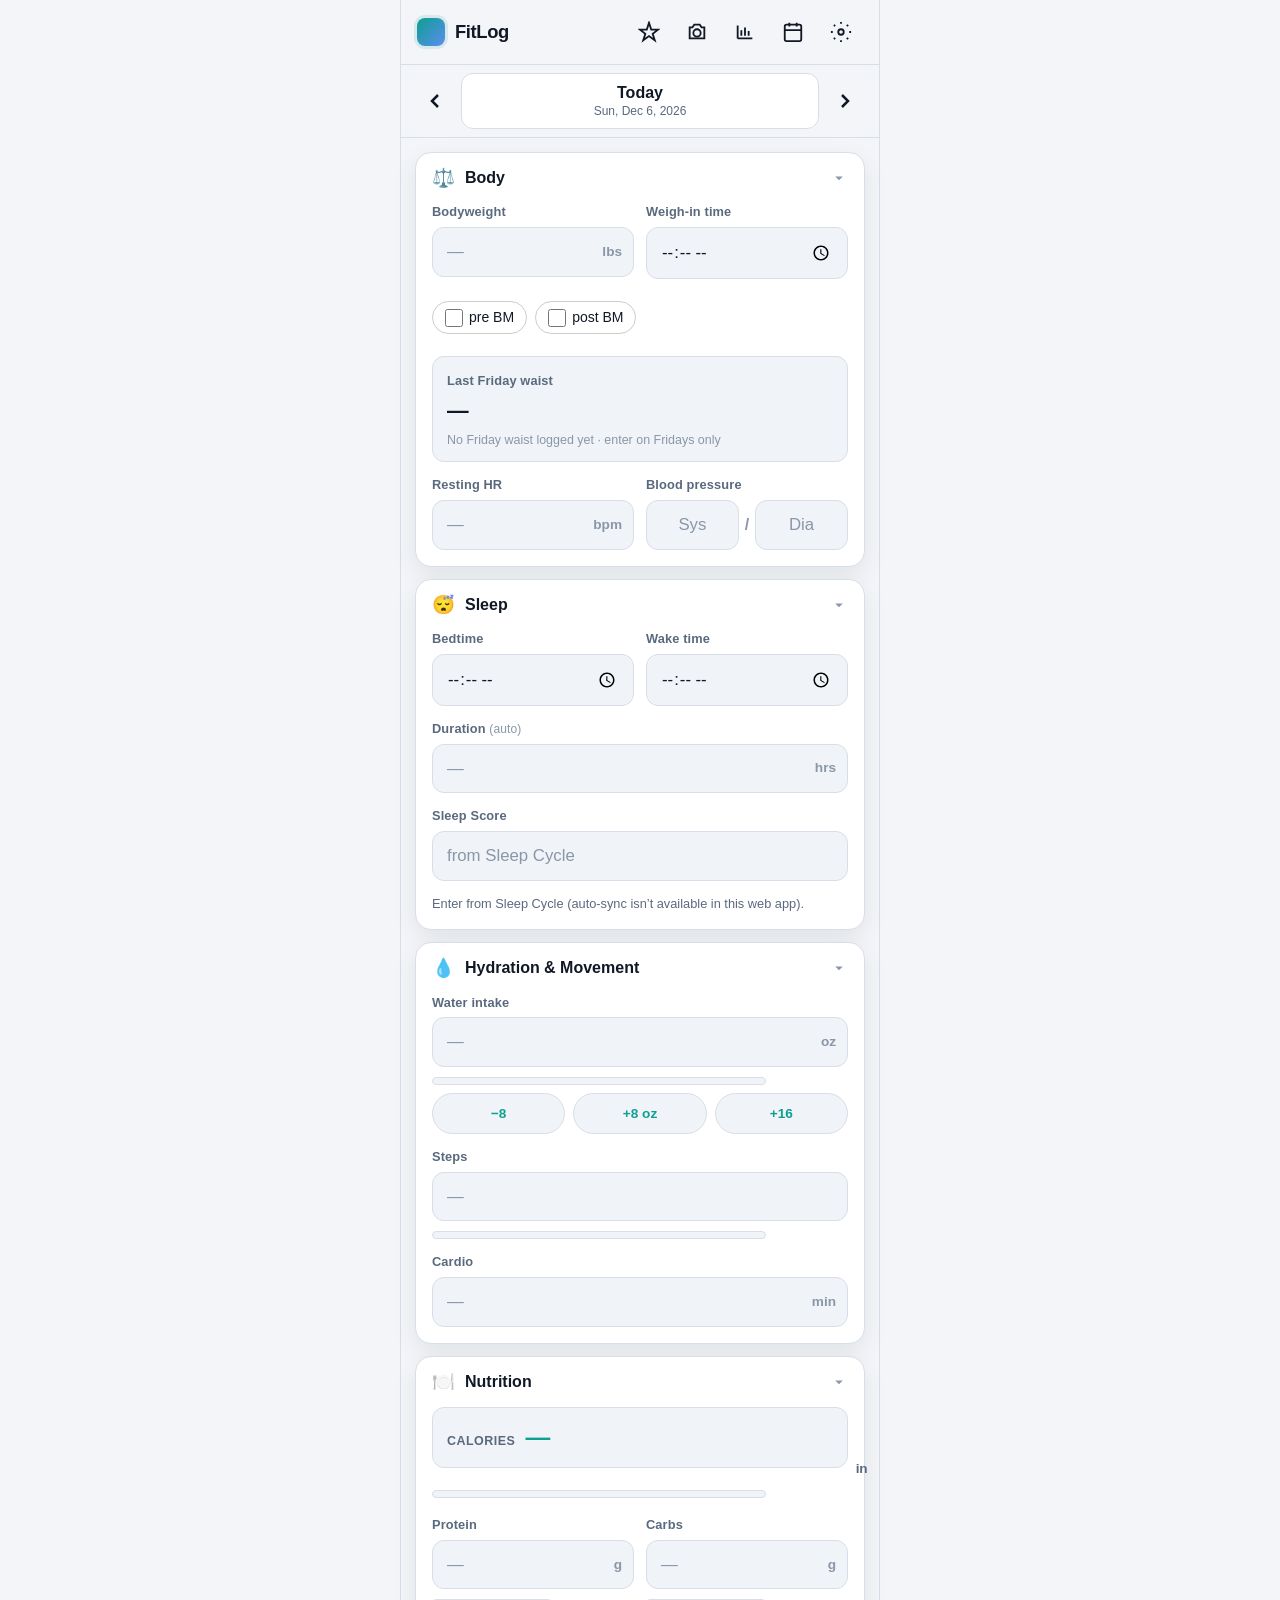
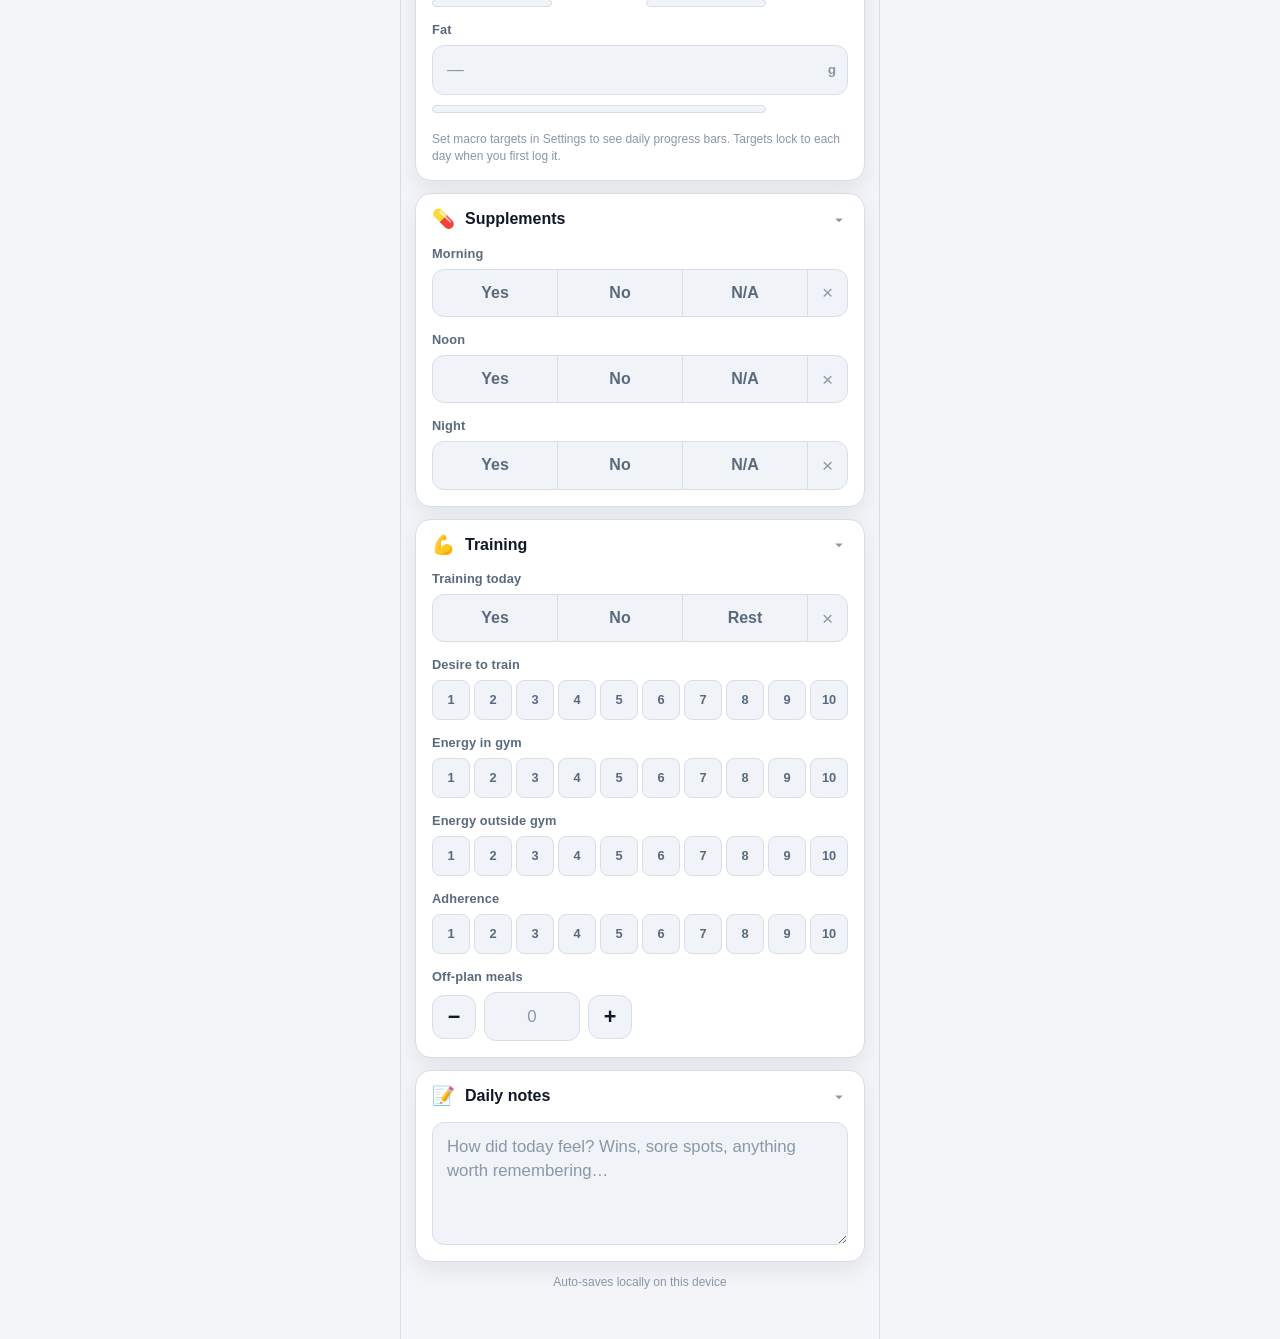
==== commit 01e2957d: "Move Sleep under Body; Sleep Score + duration chart (v9) Sleep card now sits under Body. Replace 1–1" ====
--- a/index.html
+++ b/index.html
@@ -120,6 +120,42 @@
           </div>
         </section>
 
+        <!-- Sleep -->
+        <section class="card" data-section="sleep">
+          <button type="button" class="card-header" aria-expanded="true" data-toggle>
+            <span class="card-icon">😴</span>
+            <span class="card-title">Sleep</span>
+            <svg class="chevron" viewBox="0 0 24 24" width="18" height="18"><path fill="currentColor" d="M7 10l5 5 5-5z"/></svg>
+          </button>
+          <div class="card-body">
+            <div class="field-row">
+              <label class="field">
+                <span class="field-label">Bedtime</span>
+                <input type="time" name="bedtime" id="bedtime" />
+              </label>
+              <label class="field">
+                <span class="field-label">Wake time</span>
+                <input type="time" name="wakeTime" id="wakeTime" />
+              </label>
+            </div>
+            <label class="field">
+              <span class="field-label">Duration <span class="hint" id="duration-hint">(auto)</span></span>
+              <div class="input-with-unit">
+                <input type="number" inputmode="decimal" step="0.25" min="0" max="24" name="sleepDuration" id="sleepDuration" placeholder="—" />
+                <span class="unit">hrs</span>
+              </div>
+            </label>
+            <label class="field">
+              <span class="field-label">Sleep Score</span>
+              <div class="input-with-unit">
+                <input type="number" inputmode="numeric" step="1" min="0" max="100" name="sleepScore" id="sleepScore" placeholder="from Sleep Cycle" />
+              </div>
+              <p class="settings-note" style="margin-top:8px">Enter from Sleep Cycle (auto-sync isn’t available in this web app).</p>
+            </label>
+          </div>
+        </section>
+
+
         <!-- Hydration & Movement -->
         <section class="card" data-section="movement">
           <button type="button" class="card-header" aria-expanded="true" data-toggle>
@@ -216,41 +252,6 @@
               </div>
             </label>
             <p class="nutrition-day-targets-hint" id="nutrition-targets-hint"></p>
-          </div>
-        </section>
-
-        <!-- Sleep -->
-        <section class="card" data-section="sleep">
-          <button type="button" class="card-header" aria-expanded="true" data-toggle>
-            <span class="card-icon">😴</span>
-            <span class="card-title">Sleep</span>
-            <svg class="chevron" viewBox="0 0 24 24" width="18" height="18"><path fill="currentColor" d="M7 10l5 5 5-5z"/></svg>
-          </button>
-          <div class="card-body">
-            <div class="field-row">
-              <label class="field">
-                <span class="field-label">Bedtime</span>
-                <input type="time" name="bedtime" id="bedtime" />
-              </label>
-              <label class="field">
-                <span class="field-label">Wake time</span>
-                <input type="time" name="wakeTime" id="wakeTime" />
-              </label>
-            </div>
-            <label class="field">
-              <span class="field-label">Duration <span class="hint" id="duration-hint">(auto)</span></span>
-              <div class="input-with-unit">
-                <input type="number" inputmode="decimal" step="0.25" min="0" max="24" name="sleepDuration" id="sleepDuration" placeholder="—" />
-                <span class="unit">hrs</span>
-              </div>
-            </label>
-            <label class="field">
-              <span class="field-label">Sleep quality</span>
-              <div class="scale" data-scale="sleepQuality">
-                <input type="hidden" name="sleepQuality" id="sleepQuality" value="" />
-                <div class="scale-btns" role="group" aria-label="Sleep quality 1 to 10"></div>
-              </div>
-            </label>
           </div>
         </section>
 
@@ -612,6 +613,23 @@
           </div>
           <p class="settings-note" style="margin-top:10px">Waist is logged on Friday mornings from the Body section.</p>
         </section>
+
+        <section class="chart-card">
+          <div class="chart-card-head">
+            <h3>Sleep duration</h3>
+            <span class="chart-unit">hrs</span>
+          </div>
+          <div class="chart-stats" id="sleep-chart-stats">
+            <div class="chart-stat"><span class="cs-label">Latest</span><span class="cs-value" id="sleep-stat-latest">—</span></div>
+            <div class="chart-stat"><span class="cs-label">Change</span><span class="cs-value" id="sleep-stat-change">—</span></div>
+            <div class="chart-stat"><span class="cs-label">Low</span><span class="cs-value" id="sleep-stat-low">—</span></div>
+            <div class="chart-stat"><span class="cs-label">High</span><span class="cs-value" id="sleep-stat-high">—</span></div>
+          </div>
+          <div class="chart-canvas-wrap">
+            <canvas id="sleep-chart" width="400" height="220" aria-label="Sleep duration over time"></canvas>
+            <p class="chart-empty" id="sleep-chart-empty" hidden>No sleep duration entries in this range</p>
+          </div>
+        </section>
       </div>
     </aside>
 
